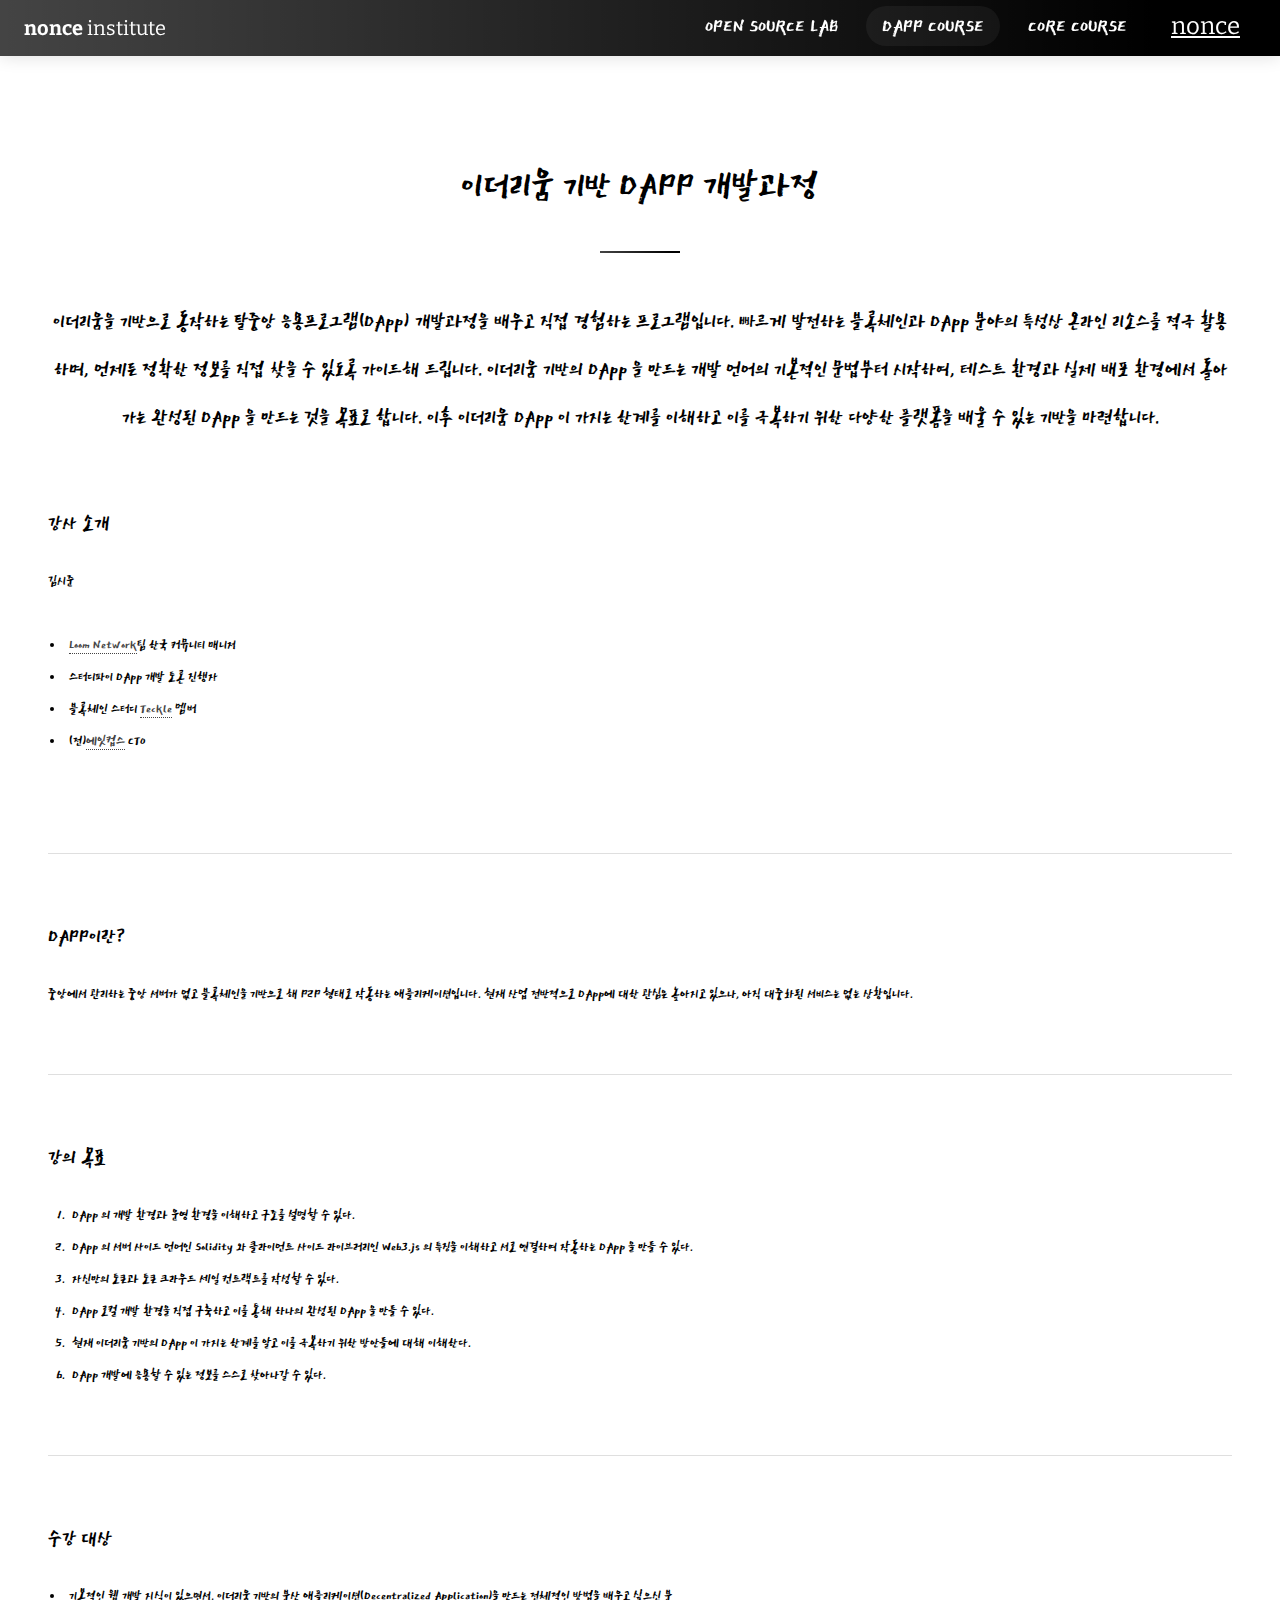
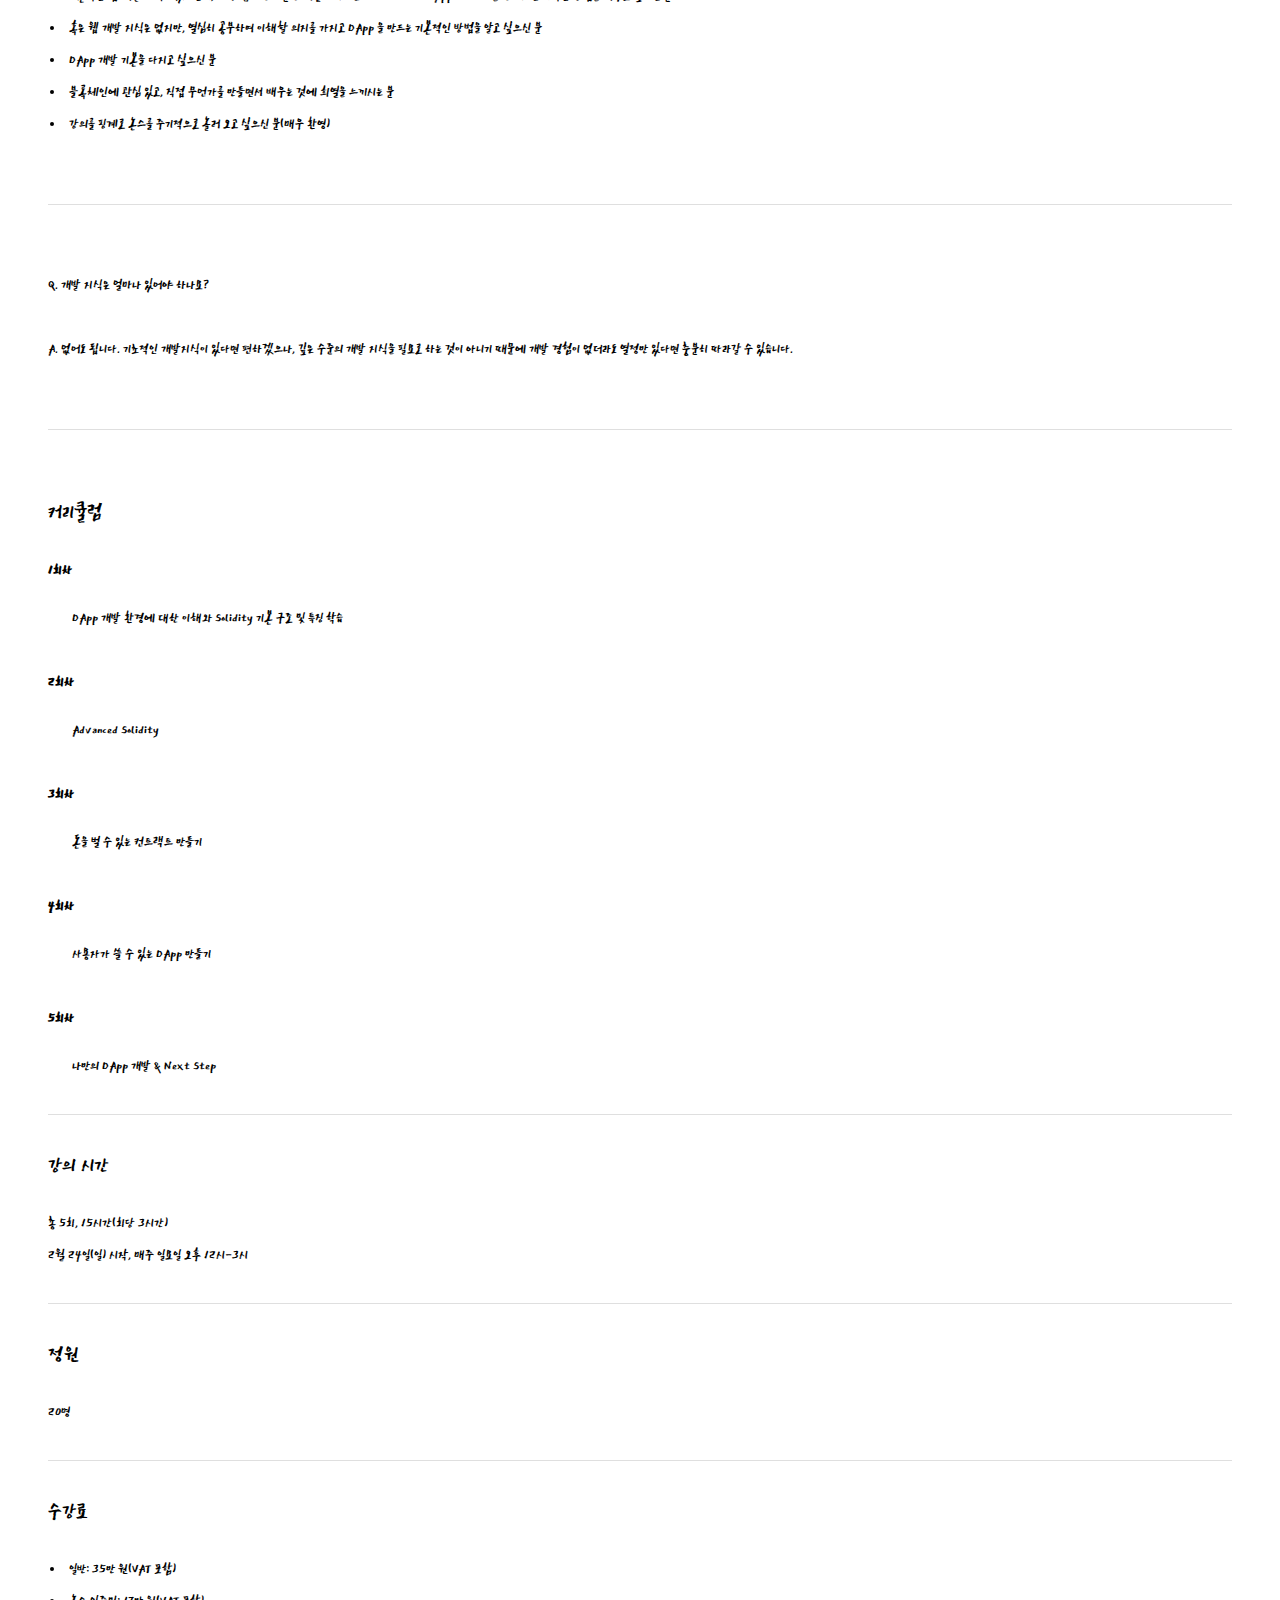
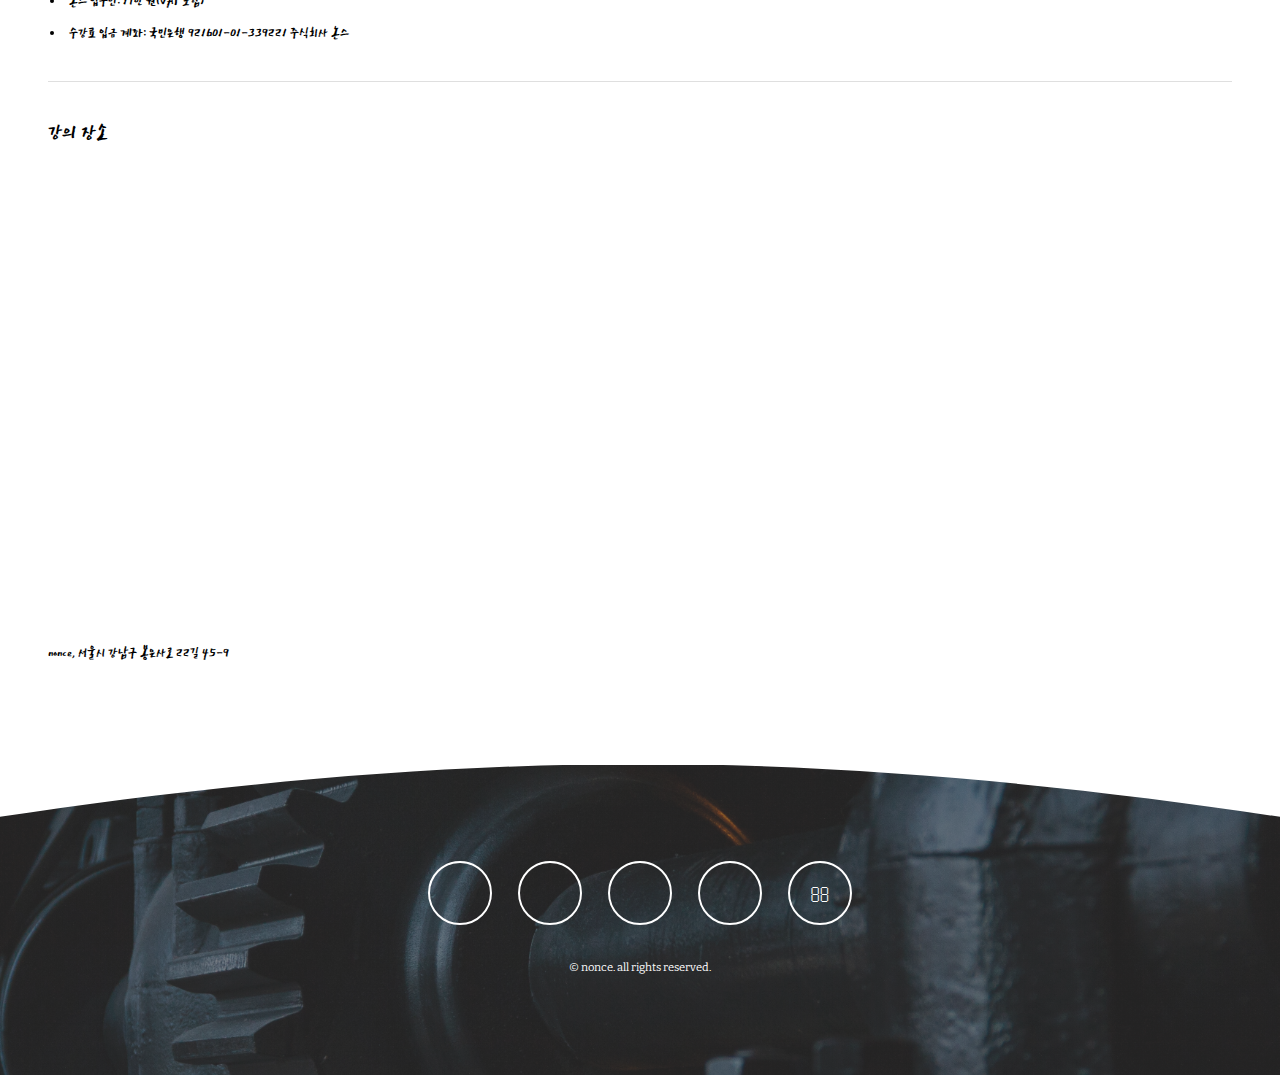
==== courses-ethereum-dapp.html @ eebbd3f4 "Add social media link" ====
<!DOCTYPE html>
<!--
	Hyperbolic by Pixelarity
	pixelarity.com | hello@pixelarity.com
	License: pixelarity.com/license
-->
<html>
  <head>
    <!-- Global site tag (gtag.js) - Google Analytics -->
    <script async src="https://www.googletagmanager.com/gtag/js?id=UA-131361267-2"></script>
    <script>
      window.dataLayer = window.dataLayer || []

      function gtag () {
        dataLayer.push(arguments)
      }

      gtag('js', new Date())
      gtag('config', 'UA-131361267-2')
    </script>
    <title>nonce institute 이더리움 DApp 개발 기초</title>
    <meta charset="utf-8"/>
    <meta name="viewport" content="width=device-width, initial-scale=1, user-scalable=no"/>
    <meta name="description" content="Loom Network팀 김시준님이 강의하는 이더리움 DApp 개발 기초과정"/>
    <meta name="keywords" content="DApp 탈중앙앱 기초 개발 교육 과정 경험"/>
    <meta property="og:image" content="images/nonce-institute.png" />
    <link rel="shortcut icon" href="images/favicon.png"/>
    <link rel="stylesheet" href="assets/css/main.css"/>
  </head>
  <body class="is-preload">
    <!-- Wrapper -->
    <div id="wrapper">
      <!-- Header -->
      <section id="header">
        <!-- Logo -->
        <a href="index.html" class="logo nonce"> <strong>nonce</strong> institute</a>

        <!-- Nav -->
        <nav id="nav">
          <ul>
            <li><a href="index.html">Open Source Lab</a></li>
            <li class="current"><a href="courses-ethereum-dapp.html">DApp Course</a></li>
            <li><a href="#" onclick="alert('준비중입니다')">Core Course</a></li>
            <li>
              <a class="nonce" href="https://nonce.community" target="_blank">
                <u>nonce</u>
              </a>
            </li>
          </ul>
        </nav>
      </section>

      <!-- Section -->
      <section class="wrapper style1 calm">
        <div class="inner">
          <header class="major special">
            <h1>이더리움 기반 DApp 개발과정</h1>
            <p>
              이더리움을 기반으로 동작하는 탈중앙 응용프로그램(DApp) 개발과정을 배우고 직접 경험하는 프로그램입니다.
              빠르게 발전하는 블록체인과 DApp 분야의 특성상 온라인 리소스를 적극 활용하며, 언제든 정확한
              정보를 직접 찾을 수 있도록 가이드해 드립니다.
              이더리움 기반의 DApp 을 만드는 개발 언어의 기본적인 문법부터 시작하여, 테스트 환경과 실제
              배포 환경에서 돌아가는 완성된 DApp 을 만드는 것을 목표로 합니다.
              이후 이더리움 DApp 이 가지는 한계를 이해하고 이를 극복하기 위한 다양한 플랫폼을 배울 수 있는
              기반을 마련합니다.
            </p>
          </header>
          <div style="overflow: hidden">
            <span class="image right"><img src="images/sijun.png" alt=""/></span>
            <h3>강사 소개</h3>
            <p>
              김시준
            </p>
            <ul>
              <li><a href="https://loomx.io/" target="_blank">Loom Network</a>팀 한국 커뮤니티 매니저</li>
              <li>스터디파이 DApp 개발 토론 진행자</li>
              <li>블록체인 스터디 <a href="https://medium.com/@weekly.teckle">Teckle</a> 멤버</li>
              <li>(전)<a href="https://www.8cups.me/ko/">에잇컵스</a> CTO</li>
            </ul>
          </div>

          <hr class="major"/>
          <h3>DApp이란?</h3>
          <p>
            중앙에서 관리하는 중앙 서버가 없고 블록체인을 기반으로 해 P2P 형태로 작동하는 애플리케이션입니다.
            현재 산업 전반적으로 DApp에 대한 관심은 높아지고 있으나, 아직 대중화된 서비스는 없는 상황입니다.
          </p>
          <hr class="major"/>
          <h3>강의 목표</h3>
          <ol>
            <li>DApp 의 개발 환경과 운영 환경을 이해하고 구조를 설명할 수 있다.</li>
            <li>DApp 의 서버 사이드 언어인 Solidity 와 클라이언트 사이드 라이브러리인 Web3.js 의
              특징을 이해하고 서로 연결하여 작동하는 DApp 을 만들 수 있다.
            </li>
            <li>자신만의 토큰과 토큰 크라우드 세일 컨트랙트를 작성할 수 있다.</li>
            <li>DApp 로컬 개발 환경을 직접 구축하고 이를 통해 하나의 완성된 DApp 을 만들 수
              있다.
            </li>
            <li>현재 이더리움 기반의 DApp 이 가지는 한계를 알고 이를 극복하기 위한 방안들에
              대해 이해한다.
            </li>
            <li>DApp 개발에 응용할 수 있는 정보를 스스로 찾아나갈 수 있다.</li>
          </ol>
          <hr class="major"/>
          <h3>수강 대상</h3>
          <ul>
            <li>기본적인 웹 개발 지식이 있으면서, 이더리움 기반의 분산
              애플리케이션(Decentralized Application)을 만드는 전체적인 방법을 배우고 싶으신 분
            </li>
            <li>
              혹은 웹 개발 지식은 없지만, 열심히 공부하여 이해할 의지를 가지고 DApp 을 만드는
              기본적인 방법을 알고 싶으신 분
            </li>
            <li>DApp 개발 기본을 다지고 싶으신 분</li>
            <li>블록체인에 관심 있고, 직접 무언가를 만들면서 배우는 것에 희열을 느끼시는 분</li>
            <li>강의를 핑계로 논스를 주기적으로 놀러 오고 싶으신 분(매우 환영)</li>
          </ul>
          <hr class="major"/>
          <p>
            Q. 개발 지식은 얼마나 있어야 하나요?
          </p>
          <p>
            A. 없어도 됩니다.
            기초적인 개발지식이 있다면 편하겠으나, 깊은 수준의 개발 지식을 필요로 하는 것이 아니기 때문에 개발 경험이 없더라도 열정만 있다면 충분히 따라갈 수 있습니다.
          </p>
          <hr class="major"/>
          <h3>커리큘럼</h3>
          <dl>
            <dt>1회차</dt>
            <dd><p>DApp 개발 환경에 대한 이해와 Solidity 기본 구조 및 특징 학습</p></dd>
            <dt>2회차</dt>
            <dd><p>Advanced Solidity</p></dd>
            <dt>3회차</dt>
            <dd><p>돈을 벌 수 있는 컨트랙트 만들기</p></dd>
            <dt>4회차</dt>
            <dd><p>사용자가 쓸 수 있는 DApp 만들기</p></dd>
            <dt>5회차</dt>
            <dd><p>나만의 DApp 개발 & Next Step</p></dd>
          </dl>
          <hr/>
          <h3>강의 시간</h3>
          <p>
            총 5회, 15시간(회당 3시간)<br/>
            2월 24일(일) 시작, 매주 일요일 오후 12시-3시
          </p>
          <hr/>
          <h3>정원</h3>
          <p> 20명</p>
          <hr/>
          <h3>수강료</h3>
          <ul>
            <li>일반: 35만 원(VAT 포함)</li>
            <li>논스 입주민: 17만 원(VAT 포함)</li>
            <li>수강료 입금 계좌: 국민은행 921601-01-339221 주식회사 논스</li>
          </ul>
          <hr/>
          <h3>강의 장소</h3>
          <iframe src="https://www.google.com/maps/embed?pb=!1m18!1m12!1m3!1d15951.833000290517!2d127.01677935516149!3d37.502668438316036!2m3!1f0!2f0!3f0!3m2!1i1024!2i768!4f13.1!3m3!1m2!1s0x357ca3fd20ba0327%3A0xf98a42db89682d!2z64W87IqkKE5vbmNlKSAx7Zi47KCQ!5e0!3m2!1sko!2skr!4v1548838751418"
                  width="100%"
                  height="450"
                  frameborder="0"
                  style="border:0"
                  allowfullscreen>
          </iframe>
          <p>nonce, 서울시 강남구 봉은사로 22길 45-9</p>
        </div>
      </section>

      <!-- Footer -->
      <section id="footer" class="nonce">
        <ul class="icons">
          <li>
            <a href="https://twitter.com/nonce_community" class="icon alt fa-twitter"><span class="label">Twitter</span></a>
          </li>
          <li>
            <a href="https://www.facebook.com/nonce.community" class="icon alt fa-facebook">
              <span class="label">Facebook</span>
            </a>
          </li>
          <li>
            <a href="https://instagram.com/nonce.community" class="icon alt fa-instagram">
              <span class="label">Instagram</span>
            </a>
          </li>
          <li>
            <a href="https://brunch.co.kr/@nonce/" class="icon alt fa-medium">
              <span class="label">Medium</span>
            </a>
          </li>
          <li>
            <a href="mailto:institute@nonce.community" class="icon alt fa-envelope-o">
              <span class="label">Email</span>
            </a>
          </li>
        </ul>
        <p class="copyright">
          &copy; nonce. All rights reserved.
        </p>
      </section>
    </div>

    <!-- Scripts -->
    <script src="assets/js/jquery.min.js"></script>
    <script src="assets/js/jquery.dropotron.min.js"></script>
    <script src="assets/js/jquery.scrollex.min.js"></script>
    <script src="assets/js/jquery.scrolly.min.js"></script>
    <script src="assets/js/browser.min.js"></script>
    <script src="assets/js/breakpoints.min.js"></script>
    <script src="assets/js/util.js"></script>
    <script src="assets/js/main.js"></script>
  </body>
</html>
---- assets/css/main.css ----
@import url(font-awesome.min.css);
@import url("https://fonts.googleapis.com/css?family=Bitter:400,700|East+Sea+Dokdo");
/*
	Hyperbolic by Pixelarity
	pixelarity.com | hello@pixelarity.com
	License: pixelarity.com/license
*/
html,
body,
div,
span,
applet,
object,
iframe,
h1,
h2,
h3,
h4,
h5,
h6,
p,
blockquote,
pre,
a,
abbr,
acronym,
address,
big,
cite,
code,
del,
dfn,
em,
img,
ins,
kbd,
q,
s,
samp,
small,
strike,
strong,
sub,
sup,
tt,
var,
b,
u,
i,
center,
dl,
dt,
dd,
ol,
ul,
li,
fieldset,
form,
label,
legend,
table,
caption,
tbody,
tfoot,
thead,
tr,
th,
td,
article,
aside,
canvas,
details,
embed,
figure,
figcaption,
footer,
header,
hgroup,
menu,
nav,
output,
ruby,
section,
summary,
time,
mark,
audio,
video {
  margin: 0;
  padding: 0;
  border: 0;
  font-size: 100%;
  font: inherit;
  vertical-align: baseline;
}

article,
aside,
details,
figcaption,
figure,
footer,
header,
hgroup,
menu,
nav,
section {
  display: block;
}

body {
  line-height: 1;
}

ol,
ul {
  list-style: none;
}

blockquote,
q {
  quotes: none;
}
blockquote:before,
blockquote:after,
q:before,
q:after {
  content: "";
  content: none;
}

table {
  border-collapse: collapse;
  border-spacing: 0;
}

body {
  -webkit-text-size-adjust: none;
}

mark {
  background-color: transparent;
  color: inherit;
}

input::-moz-focus-inner {
  border: 0;
  padding: 0;
}

input,
select,
textarea {
  -moz-appearance: none;
  -webkit-appearance: none;
  -ms-appearance: none;
  appearance: none;
}

/* Basic */
@-ms-viewport {
  width: device-width;
}
body {
  -ms-overflow-style: scrollbar;
}

@media screen and (max-width: 480px) {
  html,
  body {
    min-width: 320px;
  }
}
html {
  box-sizing: border-box;
}

*,
*:before,
*:after {
  box-sizing: inherit;
}

body.is-preload *,
body.is-preload *:before,
body.is-preload *:after {
  -moz-animation: none !important;
  -webkit-animation: none !important;
  -ms-animation: none !important;
  animation: none !important;
  -moz-transition: none !important;
  -webkit-transition: none !important;
  -ms-transition: none !important;
  transition: none !important;
}

/* Typography */
html {
  font-size: 14pt;
}
@media screen and (max-width: 1680px) {
  html {
    font-size: 12pt;
  }
}
@media screen and (max-width: 736px) {
  html {
    font-size: 11pt;
  }
}
@media screen and (max-width: 360px) {
  html {
    font-size: 10pt;
  }
}

body {
  background-color: #333333;
  color: #000000;
}

body,
input,
select,
textarea {
  font-family: "East Sea Dokdo", Helvetica, sans-serif;
  font-weight: 400;
  font-size: 1rem;
  line-height: 2;
}

a {
  -moz-transition: color 0.2s ease-in-out, border-bottom-color 0.2s ease-in-out;
  -webkit-transition: color 0.2s ease-in-out,
    border-bottom-color 0.2s ease-in-out;
  -ms-transition: color 0.2s ease-in-out, border-bottom-color 0.2s ease-in-out;
  transition: color 0.2s ease-in-out, border-bottom-color 0.2s ease-in-out;
  border-bottom: dotted 1px;
  text-decoration: none;
}
a:hover {
  border-bottom-color: transparent;
}

strong,
b {
  font-weight: 700;
}

em,
i {
  font-style: italic;
}

p {
  margin: 0 0 2rem 0;
}

h1,
h2,
h3,
h4,
h5,
h6 {
  font-weight: 400;
  line-height: 1.5;
  margin: 0 0 1.5rem 0;
  text-transform: uppercase;
}
h1 a,
h2 a,
h3 a,
h4 a,
h5 a,
h6 a {
  color: inherit;
  text-decoration: none;
}

h1 {
  font-size: 3.25rem;
}

h2 {
  font-size: 2.5rem;
}

h3 {
  font-size: 1.75rem;
}

h4 {
  font-size: 1.25rem;
}

h5 {
  font-size: 0.9rem;
}

h6 {
  font-size: 0.7rem;
}

@media screen and (max-width: 1280px) {
  h1 {
    font-size: 2.75rem;
  }

  h2 {
    font-size: 2rem;
  }

  h3 {
    font-size: 1.5rem;
  }
}
@media screen and (max-width: 736px) {
  h1 {
    font-size: 2.25rem;
  }

  h2 {
    font-size: 1.5rem;
  }

  h3 {
    font-size: 1.25rem;
  }
}
sub {
  font-size: 0.8rem;
  position: relative;
  top: 0.5rem;
}

sup {
  font-size: 0.8rem;
  position: relative;
  top: -0.5rem;
}

blockquote {
  border-left: solid 0.5rem;
  font-style: italic;
  margin: 0 0 2rem 0;
  padding: 1rem 0 1rem 2rem;
}

code {
  border-radius: 6px;
  border: solid 1px;
  font-family: "Courier New", monospace;
  font-size: 0.9rem;
  margin: 0 0.25rem;
  padding: 0.25rem 0.65rem;
}

pre {
  -webkit-overflow-scrolling: touch;
  font-family: "Courier New", monospace;
  font-size: 0.9rem;
  margin: 0 0 2rem 0;
}
pre code {
  display: block;
  line-height: 1.75;
  padding: 1rem 1.5rem;
  overflow-x: auto;
}

hr {
  border: 0;
  border-bottom: solid 1px;
  margin: 2rem 0;
}
hr.major {
  margin: 4rem 0;
}
@media screen and (max-width: 736px) {
  hr.major {
    margin: 3rem 0;
  }
}

header.major h1,
header.major h2,
header.major h3,
header.major h4,
header.major h5,
header.major h6 {
  margin: 0 0 0.875em 0;
  padding-bottom: 0.875em;
}
header.major h1:after,
header.major h2:after,
header.major h3:after,
header.major h4:after,
header.major h5:after,
header.major h6:after {
  position: relative;
  top: 0.75em;
  content: "";
  height: 2px;
  display: block;
  width: 5rem;
}
header.major p {
  font-size: 1.5em;
  margin: 0 0 6rem 0;
}
header.major.alt {
  margin-bottom: -3rem;
}
header.special {
  text-align: center;
}
header.special.major h1:after,
header.special.major h2:after,
header.special.major h3:after,
header.special.major h4:after,
header.special.major h5:after,
header.special.major h6:after {
  margin: 0 auto;
}
@media screen and (max-width: 1280px) {
  header.major p {
    margin: 0 0 4rem 0;
  }
  header.major.alt {
    margin-bottom: -1rem;
  }
}
@media screen and (max-width: 736px) {
  header.major p {
    font-size: 1rem;
    margin: 0 0 3rem 0;
  }
  header.major.alt {
    margin-bottom: -1rem;
  }
}
@media screen and (max-width: 480px) {
  header.major p br {
    display: none;
  }
}

.nonce {
  font-size: 70%;
  font-family: "Bitter", serif;
  text-transform: lowercase !important;
}

.emphasize {
  font-size: 150%;
}

.super-emphasize {
  font-size: 200%;
}

input,
select,
textarea {
  color: #000000;
}

a {
  color: #444444;
}

strong,
b {
  color: #000000;
}

h1,
h2,
h3,
h4,
h5,
h6 {
  color: #000000;
}

blockquote {
  border-left-color: rgba(0, 0, 0, 0.125);
}

code {
  background: rgba(0, 0, 0, 0.05);
  border-color: rgba(0, 0, 0, 0.125);
}

hr {
  border-bottom-color: rgba(0, 0, 0, 0.125);
}

header.major h1:after,
header.major h2:after,
header.major h3:after,
header.major h4:after,
header.major h5:after,
header.major h6:after {
  background-color: #444444;
  background-image: url("../../images/overlay.png"),
    linear-gradient(90deg, rgba(68, 68, 68, 0), #000000 90%);
  background-size: auto, auto;
  background-repeat: repeat, no-repeat;
}

/* Row */
.row {
  display: flex;
  flex-wrap: wrap;
  box-sizing: border-box;
  align-items: stretch;
}
.row > * {
  box-sizing: border-box;
}
.row.gtr-uniform > * > :last-child {
  margin-bottom: 0;
}
.row.aln-left {
  justify-content: flex-start;
}
.row.aln-center {
  justify-content: center;
}
.row.aln-right {
  justify-content: flex-end;
}
.row.aln-top {
  align-items: flex-start;
}
.row.aln-middle {
  align-items: center;
}
.row.aln-bottom {
  align-items: flex-end;
}
.row > .imp {
  order: -1;
}
.row > .col-1 {
  width: 8.3333333333%;
}
.row > .off-1 {
  margin-left: 8.3333333333%;
}
.row > .col-2 {
  width: 16.6666666667%;
}
.row > .off-2 {
  margin-left: 16.6666666667%;
}
.row > .col-3 {
  width: 25%;
}
.row > .off-3 {
  margin-left: 25%;
}
.row > .col-4 {
  width: 33.3333333333%;
}
.row > .off-4 {
  margin-left: 33.3333333333%;
}
.row > .col-5 {
  width: 41.6666666667%;
}
.row > .off-5 {
  margin-left: 41.6666666667%;
}
.row > .col-6 {
  width: 50%;
}
.row > .off-6 {
  margin-left: 50%;
}
.row > .col-7 {
  width: 58.3333333333%;
}
.row > .off-7 {
  margin-left: 58.3333333333%;
}
.row > .col-8 {
  width: 66.6666666667%;
}
.row > .off-8 {
  margin-left: 66.6666666667%;
}
.row > .col-9 {
  width: 75%;
}
.row > .off-9 {
  margin-left: 75%;
}
.row > .col-10 {
  width: 83.3333333333%;
}
.row > .off-10 {
  margin-left: 83.3333333333%;
}
.row > .col-11 {
  width: 91.6666666667%;
}
.row > .off-11 {
  margin-left: 91.6666666667%;
}
.row > .col-12 {
  width: 100%;
}
.row > .off-12 {
  margin-left: 100%;
}
.row.gtr-0 {
  margin-top: 0;
  margin-left: 0rem;
}
.row.gtr-0 > * {
  padding: 0 0 0 0rem;
}
.row.gtr-0.gtr-uniform {
  margin-top: 0rem;
}
.row.gtr-0.gtr-uniform > * {
  padding-top: 0rem;
}
.row.gtr-25 {
  margin-top: 0;
  margin-left: -0.5rem;
}
.row.gtr-25 > * {
  padding: 0 0 0 0.5rem;
}
.row.gtr-25.gtr-uniform {
  margin-top: -0.5rem;
}
.row.gtr-25.gtr-uniform > * {
  padding-top: 0.5rem;
}
.row.gtr-50 {
  margin-top: 0;
  margin-left: -1rem;
}
.row.gtr-50 > * {
  padding: 0 0 0 1rem;
}
.row.gtr-50.gtr-uniform {
  margin-top: -1rem;
}
.row.gtr-50.gtr-uniform > * {
  padding-top: 1rem;
}
.row {
  margin-top: 0;
  margin-left: -2rem;
}
.row > * {
  padding: 0 0 0 2rem;
}
.row.gtr-uniform {
  margin-top: -2rem;
}
.row.gtr-uniform > * {
  padding-top: 2rem;
}
.row.gtr-150 {
  margin-top: 0;
  margin-left: -3rem;
}
.row.gtr-150 > * {
  padding: 0 0 0 3rem;
}
.row.gtr-150.gtr-uniform {
  margin-top: -3rem;
}
.row.gtr-150.gtr-uniform > * {
  padding-top: 3rem;
}
.row.gtr-200 {
  margin-top: 0;
  margin-left: -4rem;
}
.row.gtr-200 > * {
  padding: 0 0 0 4rem;
}
.row.gtr-200.gtr-uniform {
  margin-top: -4rem;
}
.row.gtr-200.gtr-uniform > * {
  padding-top: 4rem;
}
@media screen and (max-width: 1680px) {
  .row {
    display: flex;
    flex-wrap: wrap;
    box-sizing: border-box;
    align-items: stretch;
  }
  .row > * {
    box-sizing: border-box;
  }
  .row.gtr-uniform > * > :last-child {
    margin-bottom: 0;
  }
  .row.aln-left {
    justify-content: flex-start;
  }
  .row.aln-center {
    justify-content: center;
  }
  .row.aln-right {
    justify-content: flex-end;
  }
  .row.aln-top {
    align-items: flex-start;
  }
  .row.aln-middle {
    align-items: center;
  }
  .row.aln-bottom {
    align-items: flex-end;
  }
  .row > .imp-xlarge {
    order: -1;
  }
  .row > .col-1-xlarge {
    width: 8.3333333333%;
  }
  .row > .off-1-xlarge {
    margin-left: 8.3333333333%;
  }
  .row > .col-2-xlarge {
    width: 16.6666666667%;
  }
  .row > .off-2-xlarge {
    margin-left: 16.6666666667%;
  }
  .row > .col-3-xlarge {
    width: 25%;
  }
  .row > .off-3-xlarge {
    margin-left: 25%;
  }
  .row > .col-4-xlarge {
    width: 33.3333333333%;
  }
  .row > .off-4-xlarge {
    margin-left: 33.3333333333%;
  }
  .row > .col-5-xlarge {
    width: 41.6666666667%;
  }
  .row > .off-5-xlarge {
    margin-left: 41.6666666667%;
  }
  .row > .col-6-xlarge {
    width: 50%;
  }
  .row > .off-6-xlarge {
    margin-left: 50%;
  }
  .row > .col-7-xlarge {
    width: 58.3333333333%;
  }
  .row > .off-7-xlarge {
    margin-left: 58.3333333333%;
  }
  .row > .col-8-xlarge {
    width: 66.6666666667%;
  }
  .row > .off-8-xlarge {
    margin-left: 66.6666666667%;
  }
  .row > .col-9-xlarge {
    width: 75%;
  }
  .row > .off-9-xlarge {
    margin-left: 75%;
  }
  .row > .col-10-xlarge {
    width: 83.3333333333%;
  }
  .row > .off-10-xlarge {
    margin-left: 83.3333333333%;
  }
  .row > .col-11-xlarge {
    width: 91.6666666667%;
  }
  .row > .off-11-xlarge {
    margin-left: 91.6666666667%;
  }
  .row > .col-12-xlarge {
    width: 100%;
  }
  .row > .off-12-xlarge {
    margin-left: 100%;
  }
  .row.gtr-0 {
    margin-top: 0;
    margin-left: 0rem;
  }
  .row.gtr-0 > * {
    padding: 0 0 0 0rem;
  }
  .row.gtr-0.gtr-uniform {
    margin-top: 0rem;
  }
  .row.gtr-0.gtr-uniform > * {
    padding-top: 0rem;
  }
  .row.gtr-25 {
    margin-top: 0;
    margin-left: -0.5rem;
  }
  .row.gtr-25 > * {
    padding: 0 0 0 0.5rem;
  }
  .row.gtr-25.gtr-uniform {
    margin-top: -0.5rem;
  }
  .row.gtr-25.gtr-uniform > * {
    padding-top: 0.5rem;
  }
  .row.gtr-50 {
    margin-top: 0;
    margin-left: -1rem;
  }
  .row.gtr-50 > * {
    padding: 0 0 0 1rem;
  }
  .row.gtr-50.gtr-uniform {
    margin-top: -1rem;
  }
  .row.gtr-50.gtr-uniform > * {
    padding-top: 1rem;
  }
  .row {
    margin-top: 0;
    margin-left: -2rem;
  }
  .row > * {
    padding: 0 0 0 2rem;
  }
  .row.gtr-uniform {
    margin-top: -2rem;
  }
  .row.gtr-uniform > * {
    padding-top: 2rem;
  }
  .row.gtr-150 {
    margin-top: 0;
    margin-left: -3rem;
  }
  .row.gtr-150 > * {
    padding: 0 0 0 3rem;
  }
  .row.gtr-150.gtr-uniform {
    margin-top: -3rem;
  }
  .row.gtr-150.gtr-uniform > * {
    padding-top: 3rem;
  }
  .row.gtr-200 {
    margin-top: 0;
    margin-left: -4rem;
  }
  .row.gtr-200 > * {
    padding: 0 0 0 4rem;
  }
  .row.gtr-200.gtr-uniform {
    margin-top: -4rem;
  }
  .row.gtr-200.gtr-uniform > * {
    padding-top: 4rem;
  }
}
@media screen and (max-width: 1280px) {
  .row {
    display: flex;
    flex-wrap: wrap;
    box-sizing: border-box;
    align-items: stretch;
  }
  .row > * {
    box-sizing: border-box;
  }
  .row.gtr-uniform > * > :last-child {
    margin-bottom: 0;
  }
  .row.aln-left {
    justify-content: flex-start;
  }
  .row.aln-center {
    justify-content: center;
  }
  .row.aln-right {
    justify-content: flex-end;
  }
  .row.aln-top {
    align-items: flex-start;
  }
  .row.aln-middle {
    align-items: center;
  }
  .row.aln-bottom {
    align-items: flex-end;
  }
  .row > .imp-large {
    order: -1;
  }
  .row > .col-1-large {
    width: 8.3333333333%;
  }
  .row > .off-1-large {
    margin-left: 8.3333333333%;
  }
  .row > .col-2-large {
    width: 16.6666666667%;
  }
  .row > .off-2-large {
    margin-left: 16.6666666667%;
  }
  .row > .col-3-large {
    width: 25%;
  }
  .row > .off-3-large {
    margin-left: 25%;
  }
  .row > .col-4-large {
    width: 33.3333333333%;
  }
  .row > .off-4-large {
    margin-left: 33.3333333333%;
  }
  .row > .col-5-large {
    width: 41.6666666667%;
  }
  .row > .off-5-large {
    margin-left: 41.6666666667%;
  }
  .row > .col-6-large {
    width: 50%;
  }
  .row > .off-6-large {
    margin-left: 50%;
  }
  .row > .col-7-large {
    width: 58.3333333333%;
  }
  .row > .off-7-large {
    margin-left: 58.3333333333%;
  }
  .row > .col-8-large {
    width: 66.6666666667%;
  }
  .row > .off-8-large {
    margin-left: 66.6666666667%;
  }
  .row > .col-9-large {
    width: 75%;
  }
  .row > .off-9-large {
    margin-left: 75%;
  }
  .row > .col-10-large {
    width: 83.3333333333%;
  }
  .row > .off-10-large {
    margin-left: 83.3333333333%;
  }
  .row > .col-11-large {
    width: 91.6666666667%;
  }
  .row > .off-11-large {
    margin-left: 91.6666666667%;
  }
  .row > .col-12-large {
    width: 100%;
  }
  .row > .off-12-large {
    margin-left: 100%;
  }
  .row.gtr-0 {
    margin-top: 0;
    margin-left: 0rem;
  }
  .row.gtr-0 > * {
    padding: 0 0 0 0rem;
  }
  .row.gtr-0.gtr-uniform {
    margin-top: 0rem;
  }
  .row.gtr-0.gtr-uniform > * {
    padding-top: 0rem;
  }
  .row.gtr-25 {
    margin-top: 0;
    margin-left: -0.375rem;
  }
  .row.gtr-25 > * {
    padding: 0 0 0 0.375rem;
  }
  .row.gtr-25.gtr-uniform {
    margin-top: -0.375rem;
  }
  .row.gtr-25.gtr-uniform > * {
    padding-top: 0.375rem;
  }
  .row.gtr-50 {
    margin-top: 0;
    margin-left: -0.75rem;
  }
  .row.gtr-50 > * {
    padding: 0 0 0 0.75rem;
  }
  .row.gtr-50.gtr-uniform {
    margin-top: -0.75rem;
  }
  .row.gtr-50.gtr-uniform > * {
    padding-top: 0.75rem;
  }
  .row {
    margin-top: 0;
    margin-left: -1.5rem;
  }
  .row > * {
    padding: 0 0 0 1.5rem;
  }
  .row.gtr-uniform {
    margin-top: -1.5rem;
  }
  .row.gtr-uniform > * {
    padding-top: 1.5rem;
  }
  .row.gtr-150 {
    margin-top: 0;
    margin-left: -2.25rem;
  }
  .row.gtr-150 > * {
    padding: 0 0 0 2.25rem;
  }
  .row.gtr-150.gtr-uniform {
    margin-top: -2.25rem;
  }
  .row.gtr-150.gtr-uniform > * {
    padding-top: 2.25rem;
  }
  .row.gtr-200 {
    margin-top: 0;
    margin-left: -3rem;
  }
  .row.gtr-200 > * {
    padding: 0 0 0 3rem;
  }
  .row.gtr-200.gtr-uniform {
    margin-top: -3rem;
  }
  .row.gtr-200.gtr-uniform > * {
    padding-top: 3rem;
  }
}
@media screen and (max-width: 980px) {
  .row {
    display: flex;
    flex-wrap: wrap;
    box-sizing: border-box;
    align-items: stretch;
  }
  .row > * {
    box-sizing: border-box;
  }
  .row.gtr-uniform > * > :last-child {
    margin-bottom: 0;
  }
  .row.aln-left {
    justify-content: flex-start;
  }
  .row.aln-center {
    justify-content: center;
  }
  .row.aln-right {
    justify-content: flex-end;
  }
  .row.aln-top {
    align-items: flex-start;
  }
  .row.aln-middle {
    align-items: center;
  }
  .row.aln-bottom {
    align-items: flex-end;
  }
  .row > .imp-medium {
    order: -1;
  }
  .row > .col-1-medium {
    width: 8.3333333333%;
  }
  .row > .off-1-medium {
    margin-left: 8.3333333333%;
  }
  .row > .col-2-medium {
    width: 16.6666666667%;
  }
  .row > .off-2-medium {
    margin-left: 16.6666666667%;
  }
  .row > .col-3-medium {
    width: 25%;
  }
  .row > .off-3-medium {
    margin-left: 25%;
  }
  .row > .col-4-medium {
    width: 33.3333333333%;
  }
  .row > .off-4-medium {
    margin-left: 33.3333333333%;
  }
  .row > .col-5-medium {
    width: 41.6666666667%;
  }
  .row > .off-5-medium {
    margin-left: 41.6666666667%;
  }
  .row > .col-6-medium {
    width: 50%;
  }
  .row > .off-6-medium {
    margin-left: 50%;
  }
  .row > .col-7-medium {
    width: 58.3333333333%;
  }
  .row > .off-7-medium {
    margin-left: 58.3333333333%;
  }
  .row > .col-8-medium {
    width: 66.6666666667%;
  }
  .row > .off-8-medium {
    margin-left: 66.6666666667%;
  }
  .row > .col-9-medium {
    width: 75%;
  }
  .row > .off-9-medium {
    margin-left: 75%;
  }
  .row > .col-10-medium {
    width: 83.3333333333%;
  }
  .row > .off-10-medium {
    margin-left: 83.3333333333%;
  }
  .row > .col-11-medium {
    width: 91.6666666667%;
  }
  .row > .off-11-medium {
    margin-left: 91.6666666667%;
  }
  .row > .col-12-medium {
    width: 100%;
  }
  .row > .off-12-medium {
    margin-left: 100%;
  }
  .row.gtr-0 {
    margin-top: 0;
    margin-left: 0rem;
  }
  .row.gtr-0 > * {
    padding: 0 0 0 0rem;
  }
  .row.gtr-0.gtr-uniform {
    margin-top: 0rem;
  }
  .row.gtr-0.gtr-uniform > * {
    padding-top: 0rem;
  }
  .row.gtr-25 {
    margin-top: 0;
    margin-left: -0.375rem;
  }
  .row.gtr-25 > * {
    padding: 0 0 0 0.375rem;
  }
  .row.gtr-25.gtr-uniform {
    margin-top: -0.375rem;
  }
  .row.gtr-25.gtr-uniform > * {
    padding-top: 0.375rem;
  }
  .row.gtr-50 {
    margin-top: 0;
    margin-left: -0.75rem;
  }
  .row.gtr-50 > * {
    padding: 0 0 0 0.75rem;
  }
  .row.gtr-50.gtr-uniform {
    margin-top: -0.75rem;
  }
  .row.gtr-50.gtr-uniform > * {
    padding-top: 0.75rem;
  }
  .row {
    margin-top: 0;
    margin-left: -1.5rem;
  }
  .row > * {
    padding: 0 0 0 1.5rem;
  }
  .row.gtr-uniform {
    margin-top: -1.5rem;
  }
  .row.gtr-uniform > * {
    padding-top: 1.5rem;
  }
  .row.gtr-150 {
    margin-top: 0;
    margin-left: -2.25rem;
  }
  .row.gtr-150 > * {
    padding: 0 0 0 2.25rem;
  }
  .row.gtr-150.gtr-uniform {
    margin-top: -2.25rem;
  }
  .row.gtr-150.gtr-uniform > * {
    padding-top: 2.25rem;
  }
  .row.gtr-200 {
    margin-top: 0;
    margin-left: -3rem;
  }
  .row.gtr-200 > * {
    padding: 0 0 0 3rem;
  }
  .row.gtr-200.gtr-uniform {
    margin-top: -3rem;
  }
  .row.gtr-200.gtr-uniform > * {
    padding-top: 3rem;
  }
}
@media screen and (max-width: 736px) {
  .row {
    display: flex;
    flex-wrap: wrap;
    box-sizing: border-box;
    align-items: stretch;
  }
  .row > * {
    box-sizing: border-box;
  }
  .row.gtr-uniform > * > :last-child {
    margin-bottom: 0;
  }
  .row.aln-left {
    justify-content: flex-start;
  }
  .row.aln-center {
    justify-content: center;
  }
  .row.aln-right {
    justify-content: flex-end;
  }
  .row.aln-top {
    align-items: flex-start;
  }
  .row.aln-middle {
    align-items: center;
  }
  .row.aln-bottom {
    align-items: flex-end;
  }
  .row > .imp-small {
    order: -1;
  }
  .row > .col-1-small {
    width: 8.3333333333%;
  }
  .row > .off-1-small {
    margin-left: 8.3333333333%;
  }
  .row > .col-2-small {
    width: 16.6666666667%;
  }
  .row > .off-2-small {
    margin-left: 16.6666666667%;
  }
  .row > .col-3-small {
    width: 25%;
  }
  .row > .off-3-small {
    margin-left: 25%;
  }
  .row > .col-4-small {
    width: 33.3333333333%;
  }
  .row > .off-4-small {
    margin-left: 33.3333333333%;
  }
  .row > .col-5-small {
    width: 41.6666666667%;
  }
  .row > .off-5-small {
    margin-left: 41.6666666667%;
  }
  .row > .col-6-small {
    width: 50%;
  }
  .row > .off-6-small {
    margin-left: 50%;
  }
  .row > .col-7-small {
    width: 58.3333333333%;
  }
  .row > .off-7-small {
    margin-left: 58.3333333333%;
  }
  .row > .col-8-small {
    width: 66.6666666667%;
  }
  .row > .off-8-small {
    margin-left: 66.6666666667%;
  }
  .row > .col-9-small {
    width: 75%;
  }
  .row > .off-9-small {
    margin-left: 75%;
  }
  .row > .col-10-small {
    width: 83.3333333333%;
  }
  .row > .off-10-small {
    margin-left: 83.3333333333%;
  }
  .row > .col-11-small {
    width: 91.6666666667%;
  }
  .row > .off-11-small {
    margin-left: 91.6666666667%;
  }
  .row > .col-12-small {
    width: 100%;
  }
  .row > .off-12-small {
    margin-left: 100%;
  }
  .row.gtr-0 {
    margin-top: 0;
    margin-left: 0rem;
  }
  .row.gtr-0 > * {
    padding: 0 0 0 0rem;
  }
  .row.gtr-0.gtr-uniform {
    margin-top: 0rem;
  }
  .row.gtr-0.gtr-uniform > * {
    padding-top: 0rem;
  }
  .row.gtr-25 {
    margin-top: 0;
    margin-left: -0.3125rem;
  }
  .row.gtr-25 > * {
    padding: 0 0 0 0.3125rem;
  }
  .row.gtr-25.gtr-uniform {
    margin-top: -0.3125rem;
  }
  .row.gtr-25.gtr-uniform > * {
    padding-top: 0.3125rem;
  }
  .row.gtr-50 {
    margin-top: 0;
    margin-left: -0.625rem;
  }
  .row.gtr-50 > * {
    padding: 0 0 0 0.625rem;
  }
  .row.gtr-50.gtr-uniform {
    margin-top: -0.625rem;
  }
  .row.gtr-50.gtr-uniform > * {
    padding-top: 0.625rem;
  }
  .row {
    margin-top: 0;
    margin-left: -1.25rem;
  }
  .row > * {
    padding: 0 0 0 1.25rem;
  }
  .row.gtr-uniform {
    margin-top: -1.25rem;
  }
  .row.gtr-uniform > * {
    padding-top: 1.25rem;
  }
  .row.gtr-150 {
    margin-top: 0;
    margin-left: -1.875rem;
  }
  .row.gtr-150 > * {
    padding: 0 0 0 1.875rem;
  }
  .row.gtr-150.gtr-uniform {
    margin-top: -1.875rem;
  }
  .row.gtr-150.gtr-uniform > * {
    padding-top: 1.875rem;
  }
  .row.gtr-200 {
    margin-top: 0;
    margin-left: -2.5rem;
  }
  .row.gtr-200 > * {
    padding: 0 0 0 2.5rem;
  }
  .row.gtr-200.gtr-uniform {
    margin-top: -2.5rem;
  }
  .row.gtr-200.gtr-uniform > * {
    padding-top: 2.5rem;
  }
}
@media screen and (max-width: 480px) {
  .row {
    display: flex;
    flex-wrap: wrap;
    box-sizing: border-box;
    align-items: stretch;
  }
  .row > * {
    box-sizing: border-box;
  }
  .row.gtr-uniform > * > :last-child {
    margin-bottom: 0;
  }
  .row.aln-left {
    justify-content: flex-start;
  }
  .row.aln-center {
    justify-content: center;
  }
  .row.aln-right {
    justify-content: flex-end;
  }
  .row.aln-top {
    align-items: flex-start;
  }
  .row.aln-middle {
    align-items: center;
  }
  .row.aln-bottom {
    align-items: flex-end;
  }
  .row > .imp-xsmall {
    order: -1;
  }
  .row > .col-1-xsmall {
    width: 8.3333333333%;
  }
  .row > .off-1-xsmall {
    margin-left: 8.3333333333%;
  }
  .row > .col-2-xsmall {
    width: 16.6666666667%;
  }
  .row > .off-2-xsmall {
    margin-left: 16.6666666667%;
  }
  .row > .col-3-xsmall {
    width: 25%;
  }
  .row > .off-3-xsmall {
    margin-left: 25%;
  }
  .row > .col-4-xsmall {
    width: 33.3333333333%;
  }
  .row > .off-4-xsmall {
    margin-left: 33.3333333333%;
  }
  .row > .col-5-xsmall {
    width: 41.6666666667%;
  }
  .row > .off-5-xsmall {
    margin-left: 41.6666666667%;
  }
  .row > .col-6-xsmall {
    width: 50%;
  }
  .row > .off-6-xsmall {
    margin-left: 50%;
  }
  .row > .col-7-xsmall {
    width: 58.3333333333%;
  }
  .row > .off-7-xsmall {
    margin-left: 58.3333333333%;
  }
  .row > .col-8-xsmall {
    width: 66.6666666667%;
  }
  .row > .off-8-xsmall {
    margin-left: 66.6666666667%;
  }
  .row > .col-9-xsmall {
    width: 75%;
  }
  .row > .off-9-xsmall {
    margin-left: 75%;
  }
  .row > .col-10-xsmall {
    width: 83.3333333333%;
  }
  .row > .off-10-xsmall {
    margin-left: 83.3333333333%;
  }
  .row > .col-11-xsmall {
    width: 91.6666666667%;
  }
  .row > .off-11-xsmall {
    margin-left: 91.6666666667%;
  }
  .row > .col-12-xsmall {
    width: 100%;
  }
  .row > .off-12-xsmall {
    margin-left: 100%;
  }
  .row.gtr-0 {
    margin-top: 0;
    margin-left: 0rem;
  }
  .row.gtr-0 > * {
    padding: 0 0 0 0rem;
  }
  .row.gtr-0.gtr-uniform {
    margin-top: 0rem;
  }
  .row.gtr-0.gtr-uniform > * {
    padding-top: 0rem;
  }
  .row.gtr-25 {
    margin-top: 0;
    margin-left: -0.3125rem;
  }
  .row.gtr-25 > * {
    padding: 0 0 0 0.3125rem;
  }
  .row.gtr-25.gtr-uniform {
    margin-top: -0.3125rem;
  }
  .row.gtr-25.gtr-uniform > * {
    padding-top: 0.3125rem;
  }
  .row.gtr-50 {
    margin-top: 0;
    margin-left: -0.625rem;
  }
  .row.gtr-50 > * {
    padding: 0 0 0 0.625rem;
  }
  .row.gtr-50.gtr-uniform {
    margin-top: -0.625rem;
  }
  .row.gtr-50.gtr-uniform > * {
    padding-top: 0.625rem;
  }
  .row {
    margin-top: 0;
    margin-left: -1.25rem;
  }
  .row > * {
    padding: 0 0 0 1.25rem;
  }
  .row.gtr-uniform {
    margin-top: -1.25rem;
  }
  .row.gtr-uniform > * {
    padding-top: 1.25rem;
  }
  .row.gtr-150 {
    margin-top: 0;
    margin-left: -1.875rem;
  }
  .row.gtr-150 > * {
    padding: 0 0 0 1.875rem;
  }
  .row.gtr-150.gtr-uniform {
    margin-top: -1.875rem;
  }
  .row.gtr-150.gtr-uniform > * {
    padding-top: 1.875rem;
  }
  .row.gtr-200 {
    margin-top: 0;
    margin-left: -2.5rem;
  }
  .row.gtr-200 > * {
    padding: 0 0 0 2.5rem;
  }
  .row.gtr-200.gtr-uniform {
    margin-top: -2.5rem;
  }
  .row.gtr-200.gtr-uniform > * {
    padding-top: 2.5rem;
  }
}

/* Box */
.box {
  border: solid 1px;
  border-radius: 6px;
  margin-bottom: 2rem;
  padding: 1.5rem;
}
.box > :last-child {
  margin-bottom: 0;
}
.box.alt {
  border: 0;
  border-radius: 0;
  padding: 0;
}

.box {
  border-color: rgba(0, 0, 0, 0.125);
}

/* Button */
input[type="submit"],
input[type="reset"],
input[type="button"],
button,
.button {
  -moz-appearance: none;
  -webkit-appearance: none;
  -ms-appearance: none;
  appearance: none;
  -moz-transition: background-color 0.2s ease-in-out,
    box-shadow 0.2s ease-in-out, color 0.2s ease-in-out,
    -moz-transform 0.1s ease-in-out;
  -webkit-transition: background-color 0.2s ease-in-out,
    box-shadow 0.2s ease-in-out, color 0.2s ease-in-out,
    -webkit-transform 0.1s ease-in-out;
  -ms-transition: background-color 0.2s ease-in-out, box-shadow 0.2s ease-in-out,
    color 0.2s ease-in-out, -ms-transform 0.1s ease-in-out;
  transition: background-color 0.2s ease-in-out, box-shadow 0.2s ease-in-out,
    color 0.2s ease-in-out, transform 0.1s ease-in-out;
  border: 0;
  border-radius: 6px;
  cursor: pointer;
  display: inline-block;
  font-weight: 700;
  height: 3.5rem;
  line-height: 3.5rem;
  padding: 0 2rem;
  text-align: center;
  text-decoration: none;
  white-space: nowrap;
  text-transform: uppercase;
  font-size: 1.5rem;
  border-radius: 3.5rem;
}
input[type="submit"].small,
input[type="reset"].small,
input[type="button"].small,
button.small,
.button.small {
  font-size: 0.8rem;
  height: 2.625rem;
  line-height: 2.625rem;
  padding: 0 1.75rem;
}
input[type="submit"].large,
input[type="reset"].large,
input[type="button"].large,
button.large,
.button.large {
  font-size: 1.25rem;
  height: 4.375rem;
  line-height: 4.375rem;
  padding: 0 3rem;
}
input[type="submit"].wide,
input[type="reset"].wide,
input[type="button"].wide,
button.wide,
.button.wide {
  min-width: 13rem;
}
input[type="submit"].icon:before,
input[type="reset"].icon:before,
input[type="button"].icon:before,
button.icon:before,
.button.icon:before {
  margin-right: 0.5rem;
}
input[type="submit"].fit,
input[type="reset"].fit,
input[type="button"].fit,
button.fit,
.button.fit {
  width: 100%;
}
input[type="submit"].disabled,
input[type="submit"]:disabled,
input[type="reset"].disabled,
input[type="reset"]:disabled,
input[type="button"].disabled,
input[type="button"]:disabled,
button.disabled,
button:disabled,
.button.disabled,
.button:disabled {
  pointer-events: none;
  opacity: 0.25;
}

input[type="submit"],
input[type="reset"],
input[type="button"],
button,
.button {
  background-color: transparent;
  box-shadow: inset 0 0 0 1px #000000;
  color: #000000 !important;
}
input[type="submit"]:hover,
input[type="reset"]:hover,
input[type="button"]:hover,
button:hover,
.button:hover {
  box-shadow: inset 0 0 0 1px #444444;
  color: #444444 !important;
}
input[type="submit"]:hover:active,
input[type="reset"]:hover:active,
input[type="button"]:hover:active,
button:hover:active,
.button:hover:active {
  background-color: rgba(68, 68, 68, 0.25);
}
input[type="submit"].primary,
input[type="reset"].primary,
input[type="button"].primary,
button.primary,
.button.primary {
  background-color: #444444;
  background-image: url("../../images/overlay.png"),
    linear-gradient(45deg, rgba(68, 68, 68, 0), #000000 80%);
  background-size: auto, auto;
  background-repeat: repeat, no-repeat;
  box-shadow: 0 0.5rem 1.75rem 0 rgba(0, 0, 0, 0.25);
  color: #ffffff !important;
}
input[type="submit"].primary:hover,
input[type="reset"].primary:hover,
input[type="button"].primary:hover,
button.primary:hover,
.button.primary:hover {
  background-color: #585858;
}
input[type="submit"].primary:hover:active,
input[type="reset"].primary:hover:active,
input[type="button"].primary:hover:active,
button.primary:hover:active,
.button.primary:hover:active {
  background-color: #303030;
}

/* Form */
form {
  margin: 0 0 2rem 0;
}

input[type="text"],
input[type="password"],
input[type="email"],
input[type="tel"],
input[type="search"],
input[type="url"],
select,
textarea {
  -moz-appearance: none;
  -webkit-appearance: none;
  -ms-appearance: none;
  appearance: none;
  background-color: transparent;
  border-radius: 6px;
  border: none;
  border: solid 1px;
  color: inherit;
  display: block;
  outline: 0;
  padding: 0 1.25rem;
  text-decoration: none;
  width: 100%;
}
input[type="text"]:invalid,
input[type="password"]:invalid,
input[type="email"]:invalid,
input[type="tel"]:invalid,
input[type="search"]:invalid,
input[type="url"]:invalid,
select:invalid,
textarea:invalid {
  box-shadow: none;
}

label {
  display: block;
  font-size: 1rem;
  font-weight: 700;
  margin: 0 0 1rem 0;
}

input[type="text"],
input[type="password"],
input[type="email"],
input[type="tel"],
input[type="search"],
input[type="url"] {
  height: 3.5rem;
}

select {
  background-size: 1.25rem;
  background-repeat: no-repeat;
  background-position: calc(100% - 1rem) center;
  height: 3.5rem;
  padding-right: 3.5rem;
  text-overflow: ellipsis;
}
select:focus::-ms-value {
  background-color: transparent;
}
select::-ms-expand {
  display: none;
}

textarea {
  padding: 0.75rem 1rem;
}

input[type="checkbox"],
input[type="radio"] {
  -moz-appearance: none;
  -webkit-appearance: none;
  -ms-appearance: none;
  appearance: none;
  display: block;
  float: left;
  margin-right: -2rem;
  opacity: 0;
  width: 1rem;
  z-index: -1;
}
input[type="checkbox"] + label,
input[type="radio"] + label {
  text-decoration: none;
  cursor: pointer;
  display: inline-block;
  font-size: 1rem;
  font-weight: 400;
  padding-left: 2.975rem;
  padding-right: 0.875rem;
  position: relative;
}
input[type="checkbox"] + label:before,
input[type="radio"] + label:before {
  -moz-osx-font-smoothing: grayscale;
  -webkit-font-smoothing: antialiased;
  font-family: FontAwesome;
  font-style: normal;
  font-weight: normal;
  text-transform: none !important;
}
input[type="checkbox"] + label:before,
input[type="radio"] + label:before {
  border-radius: 6px;
  border: solid 1px;
  content: "";
  display: inline-block;
  height: 2.1rem;
  left: 0;
  line-height: 2.0125rem;
  position: absolute;
  text-align: center;
  top: -0.175rem;
  width: 2.1rem;
}
input[type="checkbox"]:checked + label:before,
input[type="radio"]:checked + label:before {
  content: "\f00c";
}

input[type="checkbox"] + label:before {
  border-radius: 6px;
}

input[type="radio"] + label:before {
  border-radius: 100%;
}

::-webkit-input-placeholder {
  opacity: 1;
}

:-moz-placeholder {
  opacity: 1;
}

::-moz-placeholder {
  opacity: 1;
}

:-ms-input-placeholder {
  opacity: 1;
}

label {
  color: #000000;
}

input[type="text"],
input[type="password"],
input[type="email"],
input[type="tel"],
input[type="search"],
input[type="url"],
select,
textarea {
  border-color: rgba(0, 0, 0, 0.125);
}
input[type="text"]:focus,
input[type="password"]:focus,
input[type="email"]:focus,
input[type="tel"]:focus,
input[type="search"]:focus,
input[type="url"]:focus,
select:focus,
textarea:focus {
  border-color: #444444;
  box-shadow: 0 0 0 1px #444444;
}

select {
  background-image: url("data:image/svg+xml;charset=utf8,%3Csvg xmlns='http://www.w3.org/2000/svg' width='40' height='40' preserveAspectRatio='none' viewBox='0 0 40 40'%3E%3Cpath d='M9.4,12.3l10.4,10.4l10.4-10.4c0.2-0.2,0.5-0.4,0.9-0.4c0.3,0,0.6,0.1,0.9,0.4l3.3,3.3c0.2,0.2,0.4,0.5,0.4,0.9 c0,0.4-0.1,0.6-0.4,0.9L20.7,31.9c-0.2,0.2-0.5,0.4-0.9,0.4c-0.3,0-0.6-0.1-0.9-0.4L4.3,17.3c-0.2-0.2-0.4-0.5-0.4-0.9 c0-0.4,0.1-0.6,0.4-0.9l3.3-3.3c0.2-0.2,0.5-0.4,0.9-0.4S9.1,12.1,9.4,12.3z' fill='rgba(0, 0, 0, 0.125)' /%3E%3C/svg%3E");
}
select option {
  color: #000000;
  background-color: #ffffff;
}

input[type="checkbox"] + label,
input[type="radio"] + label {
  color: #000000;
}
input[type="checkbox"] + label:before,
input[type="radio"] + label:before {
  border-color: rgba(0, 0, 0, 0.125);
}
input[type="checkbox"]:checked + label:before,
input[type="radio"]:checked + label:before {
  background-color: #444444;
  background-image: url("../../images/overlay.png"),
    linear-gradient(45deg, rgba(68, 68, 68, 0), #000000 80%);
  background-size: auto, auto;
  background-repeat: repeat, no-repeat;
  border-color: #444444;
  color: #ffffff;
}
input[type="checkbox"]:focus + label:before,
input[type="radio"]:focus + label:before {
  border-color: #444444;
  box-shadow: 0 0 0 1px #444444;
}

::-webkit-input-placeholder {
  color: #000000 !important;
}

:-moz-placeholder {
  color: #000000 !important;
}

::-moz-placeholder {
  color: #000000 !important;
}

:-ms-input-placeholder {
  color: #000000 !important;
}

/* Icon */
.icon {
  text-decoration: none;
  border-bottom: none;
  outline: 0;
  position: relative;
}
.icon:before {
  -moz-osx-font-smoothing: grayscale;
  -webkit-font-smoothing: antialiased;
  font-family: FontAwesome;
  font-style: normal;
  font-weight: normal;
  text-transform: none !important;
}
.icon > .label {
  display: none;
}
.icon.alt {
  font-size: 1.5rem;
}
.icon.alt:before {
  border-radius: 100%;
  border: solid 2px;
  display: inline-block;
  text-align: center;
  width: 4.5rem;
  height: 4.5rem;
  line-height: 4.5rem;
}
.icon.major {
  display: block;
  margin: 0 0 1.5rem 0;
}
@media screen and (max-width: 1280px) {
  .icon.alt {
    font-size: 1.25rem;
  }
  .icon.alt:before {
    width: 4rem;
    height: 4rem;
    line-height: 4rem;
  }
}
@media screen and (max-width: 736px) {
  .icon.alt {
    font-size: 1rem;
  }
  .icon.alt:before {
    width: 3rem;
    height: 3rem;
    line-height: 3rem;
  }
}

a.icon.alt:before {
  -moz-transition: background-color 0.2s ease-in-out;
  -webkit-transition: background-color 0.2s ease-in-out;
  -ms-transition: background-color 0.2s ease-in-out;
  transition: background-color 0.2s ease-in-out;
}
a.icon.alt:hover:before {
  background-color: rgba(0, 0, 0, 0.05);
}
a.icon.alt:active:before {
  background-color: rgba(0, 0, 0, 0.175);
}

/* Image */
.image {
  border-radius: 6px;
  border: 0;
  display: inline-block;
  position: relative;
}
.image img {
  border-radius: 6px;
  display: block;
}
.image.left,
.image.right {
  max-width: 40%;
}
.image.left img,
.image.right img {
  width: 100%;
}
.image.left {
  float: left;
  margin: 0 2rem 2rem 0;
  top: 0.25rem;
}
.image.right {
  float: right;
  margin: 0 0 2rem 2rem;
  top: 0.25rem;
}
.image.fit {
  display: block;
  margin: 0 0 2rem 0;
  width: 100%;
}
.image.fit img {
  width: 100%;
}
.image.main {
  display: block;
  margin: 0 0 5rem 0;
  width: 100%;
}
.image.main img {
  width: 100%;
}
@media screen and (max-width: 736px) {
  .image.main {
    margin: 0 0 2rem 0;
  }
}

/* List */
ol {
  list-style: decimal;
  margin: 0 0 2rem 0;
  padding-left: 1.25rem;
}
ol li {
  padding-left: 0.25rem;
}

ul {
  list-style: disc;
  margin: 0 0 2rem 0;
  padding-left: 1rem;
}
ul li {
  padding-left: 0.325rem;
}
ul.alt {
  list-style: none;
  padding-left: 0;
}
ul.alt li {
  border-top: solid 1px;
  padding: 0.75rem 0;
}
ul.alt li:first-child {
  border-top: 0;
  padding-top: 0;
}
ul.alt li:last-child {
  padding-bottom: 0;
}

dl {
  margin: 0 0 2rem 0;
}
dl dt {
  display: block;
  font-weight: 700;
  margin: 0 0 1rem 0;
}
dl dd {
  margin-left: 1.5rem;
}

ul.alt li {
  border-top-color: rgba(0, 0, 0, 0.125);
}

/* Actions */
ul.actions {
  display: -moz-flex;
  display: -webkit-flex;
  display: -ms-flex;
  display: flex;
  cursor: default;
  list-style: none;
  margin-left: -1rem;
  padding-left: 0;
}
ul.actions li {
  padding: 0 0 0 1rem;
  vertical-align: middle;
}
ul.actions.special {
  -moz-justify-content: center;
  -webkit-justify-content: center;
  -ms-justify-content: center;
  justify-content: center;
  width: 100%;
  margin-left: 0;
}
ul.actions.special li:first-child {
  padding-left: 0;
}
ul.actions.stacked {
  -moz-flex-direction: column;
  -webkit-flex-direction: column;
  -ms-flex-direction: column;
  flex-direction: column;
  margin-left: 0;
}
ul.actions.stacked li {
  padding: 1.3rem 0 0 0;
}
ul.actions.stacked li:first-child {
  padding-top: 0;
}
ul.actions.fit {
  width: calc(100% + 1rem);
}
ul.actions.fit li {
  -moz-flex-grow: 1;
  -webkit-flex-grow: 1;
  -ms-flex-grow: 1;
  flex-grow: 1;
  -moz-flex-shrink: 1;
  -webkit-flex-shrink: 1;
  -ms-flex-shrink: 1;
  flex-shrink: 1;
  width: 100%;
}
ul.actions.fit li > * {
  width: 100%;
}
ul.actions.fit.stacked {
  width: 100%;
}
@media screen and (max-width: 480px) {
  ul.actions:not(.fixed) {
    -moz-flex-direction: column;
    -webkit-flex-direction: column;
    -ms-flex-direction: column;
    flex-direction: column;
    margin-left: 0;
    width: 100% !important;
  }
  ul.actions:not(.fixed) li {
    -moz-flex-grow: 1;
    -webkit-flex-grow: 1;
    -ms-flex-grow: 1;
    flex-grow: 1;
    -moz-flex-shrink: 1;
    -webkit-flex-shrink: 1;
    -ms-flex-shrink: 1;
    flex-shrink: 1;
    padding: 1rem 0 0 0;
    text-align: center;
    width: 100%;
  }
  ul.actions:not(.fixed) li > * {
    width: 100%;
  }
  ul.actions:not(.fixed) li:first-child {
    padding-top: 0;
  }
  ul.actions:not(.fixed) li input[type="submit"],
  ul.actions:not(.fixed) li input[type="reset"],
  ul.actions:not(.fixed) li input[type="button"],
  ul.actions:not(.fixed) li button,
  ul.actions:not(.fixed) li .button {
    width: 100%;
  }
  ul.actions:not(.fixed) li input[type="submit"].icon:before,
  ul.actions:not(.fixed) li input[type="reset"].icon:before,
  ul.actions:not(.fixed) li input[type="button"].icon:before,
  ul.actions:not(.fixed) li button.icon:before,
  ul.actions:not(.fixed) li .button.icon:before {
    margin-left: -0.5rem;
  }
}

/* Icons */
ul.icons {
  cursor: default;
  list-style: none;
  padding-left: 0;
}
ul.icons li {
  display: inline-block;
  padding: 0 1rem 0 0;
}
ul.icons li:last-child {
  padding-right: 0;
}
ul.icons li .icon.alt {
  margin: 0 0.375rem;
}
@media screen and (max-width: 1280px) {
  ul.icons li .icon.alt {
    margin: 0 0.25rem;
  }
}
@media screen and (max-width: 736px) {
  ul.icons li .icon.alt {
    margin: 0;
  }
}

/* Table */
.table-wrapper {
  -webkit-overflow-scrolling: touch;
  overflow-x: auto;
}

table {
  margin: 0 0 2rem 0;
  width: 100%;
}
table tbody tr {
  border: solid 1px;
  border-left: 0;
  border-right: 0;
}
table td {
  padding: 0.75rem 0.75rem;
}
table th {
  font-size: 0.9rem;
  font-weight: 700;
  padding: 0 0.75rem 0.75rem 0.75rem;
  text-align: left;
}
table thead {
  border-bottom: solid 2px;
}
table tfoot {
  border-top: solid 2px;
}
table.alt {
  border-collapse: separate;
}
table.alt tbody tr td {
  border: solid 1px;
  border-left-width: 0;
  border-top-width: 0;
}
table.alt tbody tr td:first-child {
  border-left-width: 1px;
}
table.alt tbody tr:first-child td {
  border-top-width: 1px;
}
table.alt thead {
  border-bottom: 0;
}
table.alt tfoot {
  border-top: 0;
}

table tbody tr {
  border-color: rgba(0, 0, 0, 0.125);
}
table tbody tr:nth-child(2n + 1) {
  background-color: rgba(0, 0, 0, 0.05);
}
table th {
  color: #000000;
}
table thead {
  border-bottom-color: rgba(0, 0, 0, 0.125);
}
table tfoot {
  border-top-color: rgba(0, 0, 0, 0.125);
}
table.alt tbody tr td {
  border-color: rgba(0, 0, 0, 0.125);
}

/* Wrapper */
.wrapper {
  padding: 8rem 0 6rem 0;
  position: relative;
}
.wrapper > .inner {
  margin: 0 auto;
  width: 75rem;
  max-width: calc(100% - 8rem);
}
.wrapper.style1 {
  background-color: #ffffff;
}
.wrapper.style2 {
  background-color: #3a3a3a;
  color: #ffffff;
  background-color: #444444;
  background-image: url("../../images/overlay.png"),
    linear-gradient(45deg, rgba(68, 68, 68, 0), #000000 80%);
  background-size: auto, auto;
  background-repeat: repeat, no-repeat;
}
.wrapper.style2 input,
.wrapper.style2 select,
.wrapper.style2 textarea {
  color: #ffffff;
}
.wrapper.style2 a {
  color: #ffffff;
}
.wrapper.style2 strong,
.wrapper.style2 b {
  color: #ffffff;
}
.wrapper.style2 h1,
.wrapper.style2 h2,
.wrapper.style2 h3,
.wrapper.style2 h4,
.wrapper.style2 h5,
.wrapper.style2 h6 {
  color: #ffffff;
}
.wrapper.style2 blockquote {
  border-left-color: #ffffff;
}
.wrapper.style2 code {
  background: rgba(255, 255, 255, 0.05);
  border-color: #ffffff;
}
.wrapper.style2 hr {
  border-bottom-color: #ffffff;
}
.wrapper.style2 header.major h1:after,
.wrapper.style2 header.major h2:after,
.wrapper.style2 header.major h3:after,
.wrapper.style2 header.major h4:after,
.wrapper.style2 header.major h5:after,
.wrapper.style2 header.major h6:after {
  background: #ffffff;
}
.wrapper.style2 .box {
  border-color: #ffffff;
}
.wrapper.style2 input[type="submit"],
.wrapper.style2 input[type="reset"],
.wrapper.style2 input[type="button"],
.wrapper.style2 button,
.wrapper.style2 .button {
  background-color: transparent;
  box-shadow: inset 0 0 0 1px #ffffff;
  color: #ffffff !important;
}
.wrapper.style2 input[type="submit"]:hover,
.wrapper.style2 input[type="reset"]:hover,
.wrapper.style2 input[type="button"]:hover,
.wrapper.style2 button:hover,
.wrapper.style2 .button:hover {
  background-color: rgba(255, 255, 255, 0.1);
}
.wrapper.style2 input[type="submit"]:hover:active,
.wrapper.style2 input[type="reset"]:hover:active,
.wrapper.style2 input[type="button"]:hover:active,
.wrapper.style2 button:hover:active,
.wrapper.style2 .button:hover:active {
  background-color: rgba(255, 255, 255, 0.25);
}
.wrapper.style2 input[type="submit"].primary,
.wrapper.style2 input[type="reset"].primary,
.wrapper.style2 input[type="button"].primary,
.wrapper.style2 button.primary,
.wrapper.style2 .button.primary {
  background-color: #444444;
  background-image: url("../../images/overlay.png"),
    linear-gradient(45deg, rgba(68, 68, 68, 0), #000000 80%);
  background-size: auto, auto;
  background-repeat: repeat, no-repeat;
  box-shadow: 0 0.5rem 1.75rem 0 rgba(0, 0, 0, 0.25);
  color: #ffffff !important;
}
.wrapper.style2 input[type="submit"].primary:hover,
.wrapper.style2 input[type="reset"].primary:hover,
.wrapper.style2 input[type="button"].primary:hover,
.wrapper.style2 button.primary:hover,
.wrapper.style2 .button.primary:hover {
  background-color: #585858;
}
.wrapper.style2 input[type="submit"].primary:hover:active,
.wrapper.style2 input[type="reset"].primary:hover:active,
.wrapper.style2 input[type="button"].primary:hover:active,
.wrapper.style2 button.primary:hover:active,
.wrapper.style2 .button.primary:hover:active {
  background-color: #303030;
}
.wrapper.style2 label {
  color: #ffffff;
}
.wrapper.style2 input[type="text"],
.wrapper.style2 input[type="password"],
.wrapper.style2 input[type="email"],
.wrapper.style2 input[type="tel"],
.wrapper.style2 input[type="search"],
.wrapper.style2 input[type="url"],
.wrapper.style2 select,
.wrapper.style2 textarea {
  border-color: #ffffff;
}
.wrapper.style2 input[type="text"]:focus,
.wrapper.style2 input[type="password"]:focus,
.wrapper.style2 input[type="email"]:focus,
.wrapper.style2 input[type="tel"]:focus,
.wrapper.style2 input[type="search"]:focus,
.wrapper.style2 input[type="url"]:focus,
.wrapper.style2 select:focus,
.wrapper.style2 textarea:focus {
  border-color: #ffffff;
  box-shadow: 0 0 0 1px #ffffff;
}
.wrapper.style2 select {
  background-image: url("data:image/svg+xml;charset=utf8,%3Csvg xmlns='http://www.w3.org/2000/svg' width='40' height='40' preserveAspectRatio='none' viewBox='0 0 40 40'%3E%3Cpath d='M9.4,12.3l10.4,10.4l10.4-10.4c0.2-0.2,0.5-0.4,0.9-0.4c0.3,0,0.6,0.1,0.9,0.4l3.3,3.3c0.2,0.2,0.4,0.5,0.4,0.9 c0,0.4-0.1,0.6-0.4,0.9L20.7,31.9c-0.2,0.2-0.5,0.4-0.9,0.4c-0.3,0-0.6-0.1-0.9-0.4L4.3,17.3c-0.2-0.2-0.4-0.5-0.4-0.9 c0-0.4,0.1-0.6,0.4-0.9l3.3-3.3c0.2-0.2,0.5-0.4,0.9-0.4S9.1,12.1,9.4,12.3z' fill='%23ffffff' /%3E%3C/svg%3E");
}
.wrapper.style2 select option {
  color: #ffffff;
  background-color: #3a3a3a;
}
.wrapper.style2 input[type="checkbox"] + label,
.wrapper.style2 input[type="radio"] + label {
  color: #ffffff;
}
.wrapper.style2 input[type="checkbox"] + label:before,
.wrapper.style2 input[type="radio"] + label:before {
  border-color: #ffffff;
}
.wrapper.style2 input[type="checkbox"]:checked + label:before,
.wrapper.style2 input[type="radio"]:checked + label:before {
  background-color: #ffffff;
  border-color: #ffffff;
  color: #444444;
}
.wrapper.style2 input[type="checkbox"]:focus + label:before,
.wrapper.style2 input[type="radio"]:focus + label:before {
  border-color: #ffffff;
  box-shadow: 0 0 0 1px #ffffff;
}
.wrapper.style2 ::-webkit-input-placeholder {
  color: rgba(255, 255, 255, 0.5) !important;
}
.wrapper.style2 :-moz-placeholder {
  color: rgba(255, 255, 255, 0.5) !important;
}
.wrapper.style2 ::-moz-placeholder {
  color: rgba(255, 255, 255, 0.5) !important;
}
.wrapper.style2 :-ms-input-placeholder {
  color: rgba(255, 255, 255, 0.5) !important;
}
.wrapper.style2 ul.alt li {
  border-top-color: #ffffff;
}
.wrapper.style2 table tbody tr {
  border-color: #ffffff;
}
.wrapper.style2 table tbody tr:nth-child(2n + 1) {
  background-color: rgba(255, 255, 255, 0.05);
}
.wrapper.style2 table th {
  color: #ffffff;
}
.wrapper.style2 table thead {
  border-bottom-color: #ffffff;
}
.wrapper.style2 table tfoot {
  border-top-color: #ffffff;
}
.wrapper.style2 table.alt tbody tr td {
  border-color: #ffffff;
}
.wrapper.style2 a.icon.alt:before {
  -moz-transition: background-color 0.2s ease-in-out;
  -webkit-transition: background-color 0.2s ease-in-out;
  -ms-transition: background-color 0.2s ease-in-out;
  transition: background-color 0.2s ease-in-out;
}
.wrapper.style2 a.icon.alt:hover:before {
  background-color: rgba(255, 255, 255, 0.05);
}
.wrapper.style2 a.icon.alt:active:before {
  background-color: rgba(255, 255, 255, 0.175);
}
.wrapper.style2.alt {
  padding-bottom: 7.25rem;
  margin-top: -4.75rem;
  padding-top: 14.75rem;
}
.wrapper.style2.alt:after {
  background-image: url("data:image/svg+xml;charset=utf8,%3Csvg xmlns='http://www.w3.org/2000/svg' width='1900' height='150' viewBox='0 0 1900 150' preserveAspectRatio='none'%3E%3Cpath d='M0,25.7C243.4,84,596.7,150,950,150c353.3,0,706.6-66,950-124.3V150H0V25.7z' fill='%23ffffff'/%3E%3C/svg%3E");
  background-size: 100% 100%;
  background-position: center;
  bottom: -1px;
  content: "";
  height: 8rem;
  left: 0;
  position: absolute;
  width: 100%;
  box-shadow: inset 0 -1px 0 0 #ffffff;
}
@media screen and (max-width: 1280px) {
  .wrapper.style2.alt {
    padding-bottom: 5.25rem;
  }
  .wrapper.style2.alt:after {
    background-size: 125% 100%;
    height: 6rem;
  }
}
@media screen and (max-width: 736px) {
  .wrapper.style2.alt {
    padding-bottom: 3.25rem;
  }
  .wrapper.style2.alt:after {
    background-size: 125% 100%;
    height: 4rem;
  }
}
.wrapper.style2.alt:before {
  background-image: url("data:image/svg+xml;charset=utf8,%3Csvg xmlns='http://www.w3.org/2000/svg' width='1900' height='150' viewBox='0 0 1900 150' preserveAspectRatio='none'%3E%3Cpath d='M0,0h1900c-243.3,58.2-596.3,123.9-949.4,124h-1.2C596.3,123.9,243.3,58.2,0,0z' fill='%23ffffff'/%3E%3C/svg%3E");
  background-size: 100% 100%;
  background-position: center;
  content: "";
  height: 8rem;
  left: 0;
  position: absolute;
  top: 0;
  width: 100%;
}
@media screen and (max-width: 1280px) {
  .wrapper.style2.alt {
    margin-top: -2.75rem;
    padding-top: 10.75rem;
  }
  .wrapper.style2.alt:before {
    background-size: 125% 100%;
    height: 6rem;
  }
}
@media screen and (max-width: 736px) {
  .wrapper.style2.alt {
    margin-top: -0.75rem;
    padding-top: 6.75rem;
  }
  .wrapper.style2.alt:before {
    background-size: 125% 100%;
    height: 4rem;
  }
}
@media screen and (max-width: 1280px) {
  .wrapper {
    padding: 6rem 0 4rem 0;
  }
  .wrapper > .inner {
    max-width: calc(100% - 6rem);
  }
}
@media screen and (max-width: 736px) {
  .wrapper {
    padding: 4rem 0 2rem 0;
  }
  .wrapper > .inner {
    max-width: calc(100% - 4rem);
  }
}

/* Spotlights */
.spotlights {
  margin: 0 0 2rem 0;
}
.spotlights section {
  -moz-align-items: center;
  -webkit-align-items: center;
  -ms-align-items: center;
  align-items: center;
  display: -moz-flex;
  display: -webkit-flex;
  display: -ms-flex;
  display: flex;
}
.spotlights section .image {
  -moz-flex-grow: 0;
  -webkit-flex-grow: 0;
  -ms-flex-grow: 0;
  flex-grow: 0;
  -moz-flex-shrink: 0;
  -webkit-flex-shrink: 0;
  -ms-flex-shrink: 0;
  flex-shrink: 0;
  border-radius: 100%;
  box-shadow: 0 1rem 3rem 0 rgba(0, 0, 0, 0.25);
  margin: 0 6rem 0 0;
  width: 30rem;
}
.spotlights section .image img {
  border-radius: 100%;
  display: block;
  width: 100%;
}
.spotlights section .content {
  -moz-flex-grow: 1;
  -webkit-flex-grow: 1;
  -ms-flex-grow: 1;
  flex-grow: 1;
  -moz-flex-shrink: 1;
  -webkit-flex-shrink: 1;
  -ms-flex-shrink: 1;
  flex-shrink: 1;
}
.spotlights section .content header.major h3:after {
  margin-right: auto;
}
.spotlights section:first-child {
  margin-top: 0;
}
.spotlights section:nth-child(2n) {
  -moz-flex-direction: row-reverse;
  -webkit-flex-direction: row-reverse;
  -ms-flex-direction: row-reverse;
  flex-direction: row-reverse;
  text-align: left;
}
.spotlights section:nth-child(2n) .image {
  margin: 0 0 0 6rem;
}
.spotlights section:nth-child(2n) .content header.major h3:after {
  margin-left: 0;
  margin-right: auto;
}
@media screen and (max-width: 1280px) {
  .spotlights section {
    margin-top: 3rem;
  }
  .spotlights section .image {
    margin: 0 4rem 0 0;
    width: 20rem;
  }
  .spotlights section:nth-child(2n) .image {
    margin: 0 0 0 4rem;
  }
}
@media screen and (max-width: 980px) {
  .spotlights section {
    display: block;
    text-align: center;
  }
  .spotlights section .image {
    margin: 0 0 3rem 0;
    max-width: 100%;
  }
  .spotlights section .content header.major h3:after {
    margin-left: auto;
    margin-right: auto;
  }
  .spotlights section:nth-child(2n) {
    text-align: center;
  }
  .spotlights section:nth-child(2n) .image {
    margin: 0 0 3rem 0;
  }
  .spotlights section:nth-child(2n) .content header.major h3:after {
    margin-left: auto;
    margin-right: auto;
  }
}
@media screen and (max-width: 736px) {
  .spotlights section .image {
    width: 15rem;
    margin: 0 0 2rem 0;
  }
  .spotlights section:nth-child(2n) .image {
    margin: 0 0 2rem 0;
  }
}

/* Features */
.features {
  -moz-align-items: center;
  -webkit-align-items: center;
  -ms-align-items: center;
  align-items: center;
  display: -moz-flex;
  display: -webkit-flex;
  display: -ms-flex;
  display: flex;
  margin: 0 0 2rem 0;
}
.features > ul {
  margin-bottom: 0;
  padding-left: 0;
}
.features > ul > li {
  list-style: none;
  margin-top: 3rem;
}
.features > ul > li > :last-child {
  margin-bottom: 0;
}
.features > ul > li:first-child {
  margin-top: 0;
}
.features > ul:first-child {
  margin-right: 4rem;
  text-align: right;
}
.features > ul:last-child {
  margin-left: 4rem;
  text-align: left;
}
.features > ul h3 {
  font-size: 1.25rem;
  margin: 0 0 0.75rem 0;
}
.features > .image {
  -moz-flex-grow: 0;
  -webkit-flex-grow: 0;
  -ms-flex-grow: 0;
  flex-grow: 0;
  -moz-flex-shrink: 0;
  -webkit-flex-shrink: 0;
  -ms-flex-shrink: 0;
  flex-shrink: 0;
}
.features > .image img {
  border-radius: 100%;
  box-shadow: 0 1rem 3rem 0 rgba(0, 0, 0, 0.25);
  display: block;
  width: 30rem;
}
@media screen and (max-width: 1280px) {
  .features {
    -moz-flex-wrap: wrap;
    -webkit-flex-wrap: wrap;
    -ms-flex-wrap: wrap;
    flex-wrap: wrap;
    -moz-justify-content: center;
    -webkit-justify-content: center;
    -ms-justify-content: center;
    justify-content: center;
  }
  .features > .image {
    -moz-order: -1;
    -webkit-order: -1;
    -ms-order: -1;
    order: -1;
    margin: 0 0 3rem 0;
    width: 100%;
  }
  .features > .image > img {
    margin: 0 auto;
    width: 20rem;
  }
  .features > ul {
    -moz-flex-grow: 1;
    -webkit-flex-grow: 1;
    -ms-flex-grow: 1;
    flex-grow: 1;
    -moz-flex-shrink: 1;
    -webkit-flex-shrink: 1;
    -ms-flex-shrink: 1;
    flex-shrink: 1;
    padding: 0 3rem;
    width: 50%;
  }
  .features > ul:first-child {
    margin-right: 0;
    text-align: center;
  }
  .features > ul:last-child {
    margin-left: 0;
    text-align: center;
  }
}
@media screen and (max-width: 980px) {
  .features > .image img {
    max-width: 100%;
  }
  .features > ul {
    padding: 0 1.5rem;
  }
}
@media screen and (max-width: 736px) {
  .features > .image img {
    width: 15rem;
  }
}
@media screen and (max-width: 480px) {
  .features > ul {
    padding: 0;
    width: 100%;
  }
  .features > ul > li {
    margin-top: 2rem;
  }
  .features > ul > li:first-child {
    margin-top: 2rem;
  }
  .features > ul:first-child > li:first-child {
    margin-top: 0;
  }
}

/* Banner */
#banner {
  background-color: #3a3a3a;
  color: #ffffff;
  padding-bottom: 7.25rem;
  padding: 10rem 0 8rem 0;
  -moz-align-items: center;
  -webkit-align-items: center;
  -ms-align-items: center;
  align-items: center;
  display: -moz-flex;
  display: -webkit-flex;
  display: -ms-flex;
  display: flex;
  -moz-justify-content: center;
  -webkit-justify-content: center;
  -ms-justify-content: center;
  justify-content: center;
  background-attachment: fixed, fixed;
  background-image: linear-gradient(
      90deg,
      rgba(58, 58, 58, 0.6),
      rgba(58, 58, 58, 0.6)
    ),
    url("../../images/banner.jpg");
  background-position: center, center;
  background-repeat: repeat, no-repeat;
  background-size: auto, cover;
  min-height: calc(75vh + 7rem);
  position: relative;
  text-align: center;
}
#banner input[type="submit"],
#banner input[type="reset"],
#banner input[type="button"],
#banner button,
#banner .button {
  background-color: transparent;
  box-shadow: inset 0 0 0 1px #ffffff;
  color: #ffffff !important;
}
#banner input[type="submit"]:hover,
#banner input[type="reset"]:hover,
#banner input[type="button"]:hover,
#banner button:hover,
#banner .button:hover {
  background-color: rgba(255, 255, 255, 0.1);
}
#banner input[type="submit"]:hover:active,
#banner input[type="reset"]:hover:active,
#banner input[type="button"]:hover:active,
#banner button:hover:active,
#banner .button:hover:active {
  background-color: rgba(255, 255, 255, 0.25);
}
#banner input[type="submit"].primary,
#banner input[type="reset"].primary,
#banner input[type="button"].primary,
#banner button.primary,
#banner .button.primary {
  background-color: #444444;
  background-image: url("../../images/overlay.png"),
    linear-gradient(45deg, rgba(68, 68, 68, 0), #000000 80%);
  background-size: auto, auto;
  background-repeat: repeat, no-repeat;
  box-shadow: 0 0.5rem 1.75rem 0 rgba(0, 0, 0, 0.25);
  color: #ffffff !important;
}
#banner input[type="submit"].primary:hover,
#banner input[type="reset"].primary:hover,
#banner input[type="button"].primary:hover,
#banner button.primary:hover,
#banner .button.primary:hover {
  background-color: #585858;
}
#banner input[type="submit"].primary:hover:active,
#banner input[type="reset"].primary:hover:active,
#banner input[type="button"].primary:hover:active,
#banner button.primary:hover:active,
#banner .button.primary:hover:active {
  background-color: #303030;
}
#banner input,
#banner select,
#banner textarea {
  color: #ffffff;
}
#banner a {
  color: #ffffff;
}
#banner strong,
#banner b {
  color: #ffffff;
}
#banner h1,
#banner h2,
#banner h3,
#banner h4,
#banner h5,
#banner h6 {
  color: #ffffff;
}
#banner blockquote {
  border-left-color: #ffffff;
}
#banner code {
  background: rgba(255, 255, 255, 0.05);
  border-color: #ffffff;
}
#banner hr {
  border-bottom-color: #ffffff;
}
#banner header.major h1:after,
#banner header.major h2:after,
#banner header.major h3:after,
#banner header.major h4:after,
#banner header.major h5:after,
#banner header.major h6:after {
  background: #ffffff;
}
#banner:after {
  background-image: url("data:image/svg+xml;charset=utf8,%3Csvg xmlns='http://www.w3.org/2000/svg' width='1900' height='150' viewBox='0 0 1900 150' preserveAspectRatio='none'%3E%3Cpath d='M0,25.7C243.4,84,596.7,150,950,150c353.3,0,706.6-66,950-124.3V150H0V25.7z' fill='%23ffffff'/%3E%3C/svg%3E");
  background-size: 100% 100%;
  background-position: center;
  bottom: -1px;
  content: "";
  height: 8rem;
  left: 0;
  position: absolute;
  width: 100%;
  box-shadow: inset 0 -1px 0 0 #ffffff;
}
@media screen and (max-width: 1280px) {
  #banner {
    padding-bottom: 5.25rem;
  }
  #banner:after {
    background-size: 125% 100%;
    height: 6rem;
  }
}
@media screen and (max-width: 736px) {
  #banner {
    padding-bottom: 3.25rem;
  }
  #banner:after {
    background-size: 125% 100%;
    height: 4rem;
  }
}
#banner:before {
  pointer-events: none;
  -moz-transition: opacity 2s ease-in-out 0.75s;
  -webkit-transition: opacity 2s ease-in-out 0.75s;
  -ms-transition: opacity 2s ease-in-out 0.75s;
  transition: opacity 2s ease-in-out 0.75s;
  background: #333333;
  content: "";
  height: 100%;
  left: 0;
  opacity: 0;
  position: absolute;
  top: 0;
  width: 100%;
}
#banner > .content {
  -moz-transition: -moz-transform 1s ease-in-out, opacity 1.25s ease-in-out;
  -webkit-transition: -webkit-transform 1s ease-in-out,
    opacity 1.25s ease-in-out;
  -ms-transition: -ms-transform 1s ease-in-out, opacity 1.25s ease-in-out;
  transition: transform 1s ease-in-out, opacity 1.25s ease-in-out;
  position: relative;
  z-index: 1;
}
#banner > .content > :last-child {
  margin-bottom: 0;
}
body.is-preload #banner:before {
  opacity: 1;
}
body.is-preload #banner > .content {
  -moz-transform: translateY(0.75rem);
  -webkit-transform: translateY(0.75rem);
  -ms-transform: translateY(0.75rem);
  transform: translateY(0.75rem);
  opacity: 0;
}
@media screen and (max-width: 1280px) {
  #banner {
    padding: 7.5rem 0 5.5rem 0;
    background-attachment: scroll, scroll;
  }
}
@media screen and (max-width: 980px) {
  #banner {
    padding: 7.5rem 6rem 5.5rem 6rem;
  }
}
@media screen and (max-width: 736px) {
  #banner {
    padding: 8rem 2rem 6rem 2rem;
    min-height: 0;
  }
}
@media screen and (max-width: 480px) {
  #banner {
    padding: 10rem 2rem 8rem 2rem;
  }
}
@media screen and (max-width: 480px) {
  #banner br {
    display: none;
  }
}

/* Header */
@-moz-keyframes reveal-header {
  0% {
    top: -4em;
    opacity: 0;
  }
  100% {
    top: 0;
    opacity: 1;
  }
}
@-webkit-keyframes reveal-header {
  0% {
    top: -4em;
    opacity: 0;
  }
  100% {
    top: 0;
    opacity: 1;
  }
}
@-ms-keyframes reveal-header {
  0% {
    top: -4em;
    opacity: 0;
  }
  100% {
    top: 0;
    opacity: 1;
  }
}
@keyframes reveal-header {
  0% {
    top: -4em;
    opacity: 0;
  }
  100% {
    top: 0;
    opacity: 1;
  }
}
body {
  padding-top: 3.5rem;
}
@media screen and (max-width: 736px) {
  body {
    padding-top: 3rem;
  }
}

#header {
  background-color: #3a3a3a;
  color: #ffffff;
  background-color: #444444;
  background-image: url("../../images/overlay.png"),
    linear-gradient(90deg, rgba(68, 68, 68, 0), #000000 90%);
  background-size: auto, auto;
  background-repeat: repeat, no-repeat;
  -moz-align-items: center;
  -webkit-align-items: center;
  -ms-align-items: center;
  align-items: center;
  display: -moz-flex;
  display: -webkit-flex;
  display: -ms-flex;
  display: flex;
  -moz-justify-content: space-between;
  -webkit-justify-content: space-between;
  -ms-justify-content: space-between;
  justify-content: space-between;
  box-shadow: 0 0.075rem 1rem 0 rgba(0, 0, 0, 0.125);
  height: 3.5rem;
  left: 0;
  line-height: 3.5rem;
  padding: 0 1.5rem;
  position: fixed;
  top: 0;
  width: 100%;
  z-index: 10000;
}
#header input,
#header select,
#header textarea {
  color: #ffffff;
}
#header a {
  color: #ffffff;
}
#header strong,
#header b {
  color: #ffffff;
}
#header h1,
#header h2,
#header h3,
#header h4,
#header h5,
#header h6 {
  color: #ffffff;
}
#header blockquote {
  border-left-color: #ffffff;
}
#header code {
  background: rgba(255, 255, 255, 0.05);
  border-color: #ffffff;
}
#header hr {
  border-bottom-color: #ffffff;
}
#header header.major h1:after,
#header header.major h2:after,
#header header.major h3:after,
#header header.major h4:after,
#header header.major h5:after,
#header header.major h6:after {
  background: #ffffff;
}
#header .logo {
  -moz-flex-grow: 1;
  -webkit-flex-grow: 1;
  -ms-flex-grow: 1;
  flex-grow: 1;
  -moz-flex-shrink: 1;
  -webkit-flex-shrink: 1;
  -ms-flex-shrink: 1;
  flex-shrink: 1;
  border: 0;
  font-size: 1.25rem;
  white-space: nowrap;
}
#header.reveal {
  -moz-animation: reveal-header 0.5s ease;
  -webkit-animation: reveal-header 0.5s ease;
  -ms-animation: reveal-header 0.5s ease;
  animation: reveal-header 0.5s ease;
}
#header.alt {
  -moz-animation: none;
  -webkit-animation: none;
  -ms-animation: none;
  animation: none;
  background: none;
  box-shadow: none;
  height: 7rem;
  line-height: 7rem;
  padding: 0 3rem;
  position: absolute;
}
#header.alt:before {
  background-color: #444444;
  background-image: url("../../images/overlay.png"),
    linear-gradient(90deg, rgba(68, 68, 68, 0), #000000 90%);
  background-size: auto, auto;
  background-repeat: repeat, no-repeat;
  content: "";
  display: block;
  height: 0.75rem;
  left: 0;
  position: absolute;
  top: 0;
  width: 100%;
}
#header + #banner {
  margin-top: -3.5rem;
}
#header > .navPanelToggle {
  -moz-transition: background-color 0.2s ease-in-out, color 0.2s ease-in-out,
    top 0.2s ease-in-out, right 0.2s ease-in-out;
  -webkit-transition: background-color 0.2s ease-in-out, color 0.2s ease-in-out,
    top 0.2s ease-in-out, right 0.2s ease-in-out;
  -ms-transition: background-color 0.2s ease-in-out, color 0.2s ease-in-out,
    top 0.2s ease-in-out, right 0.2s ease-in-out;
  transition: background-color 0.2s ease-in-out, color 0.2s ease-in-out,
    top 0.2s ease-in-out, right 0.2s ease-in-out;
  text-decoration: none;
  border: 0;
  display: none;
  font-size: 0.9rem;
  height: inherit;
  line-height: inherit;
  outline: 0;
  padding: 0 1.5rem;
  position: absolute;
  right: 0;
  text-transform: uppercase;
  top: 0;
}
#header > .navPanelToggle:before {
  -moz-osx-font-smoothing: grayscale;
  -webkit-font-smoothing: antialiased;
  font-family: FontAwesome;
  font-style: normal;
  font-weight: normal;
  text-transform: none !important;
}
#header > .navPanelToggle:before {
  content: "\f0c9";
  float: right;
  margin: 0 0 0 0.625rem;
}
@media screen and (max-width: 1280px) {
  #header.alt {
    height: 5.25rem;
    line-height: 5.25rem;
    padding: 0 1.5rem;
  }
}
@media screen and (max-width: 980px) {
  #header > .navPanelToggle {
    display: block;
  }
  #header.alt > .navPanelToggle {
    padding: 0 1.75rem;
  }
}
@media screen and (max-width: 736px) {
  #header {
    height: 3rem;
    line-height: 3rem;
  }
  #header + #banner {
    margin-top: -3rem;
  }
}
@media screen and (max-width: 480px) {
  #header > .navPanelToggle {
    overflow: hidden;
    text-indent: 4rem;
    white-space: nowrap;
    width: 4rem;
  }
}

#nav {
  -moz-flex-grow: 0;
  -webkit-flex-grow: 0;
  -ms-flex-grow: 0;
  flex-grow: 0;
  -moz-flex-shrink: 0;
  -webkit-flex-shrink: 0;
  -ms-flex-shrink: 0;
  flex-shrink: 0;
}
#nav > ul {
  display: -moz-flex;
  display: -webkit-flex;
  display: -ms-flex;
  display: flex;
  list-style: none;
  margin: 0;
  padding-left: 0;
}
#nav > ul > li {
  margin-left: 0.75rem;
  padding-left: 0;
}
#nav > ul > li:first-child {
  margin-left: 0;
}
#nav > ul > li > ul {
  display: none;
}
#nav > ul > li a,
#nav > ul > li span {
  -moz-transition: background-color 0.2s ease-in-out,
    box-shadow 0.2s ease-in-out, color 0.2s ease-in-out;
  -webkit-transition: background-color 0.2s ease-in-out,
    box-shadow 0.2s ease-in-out, color 0.2s ease-in-out;
  -ms-transition: background-color 0.2s ease-in-out, box-shadow 0.2s ease-in-out,
    color 0.2s ease-in-out;
  transition: background-color 0.2s ease-in-out, box-shadow 0.2s ease-in-out,
    color 0.2s ease-in-out;
  border-radius: 2rem;
  border: 0;
  box-shadow: 0;
  font-size: 1.5rem;
  padding: 0.625rem 1.5rem;
  text-transform: uppercase;
  box-shadow: inset 0 0 0 1px rgba(0, 0, 0, 0);
}
#nav > ul > li a.icon,
#nav > ul > li span.icon {
  padding-left: 1.25rem;
}
#nav > ul > li a.icon:before,
#nav > ul > li span.icon:before {
  margin-right: 0.5rem;
}
#nav > ul > li.current a,
#nav > ul > li.current span {
  background-color: rgba(255, 255, 255, 0.05);
}
#nav > ul > li.active a,
#nav > ul > li.active span {
  box-shadow: inset 0 0 0 1px rgba(255, 255, 255, 0.3);
}
.dropotron {
  background-color: #ffffff;
  border-radius: 6px;
  box-shadow: 0 0.075rem 0.75rem 0 rgba(0, 0, 0, 0.125);
  list-style-type: none;
  margin: 0 0 0 1px;
  min-width: 10rem;
  padding: 0.5rem 0;
}
.dropotron.level-0 {
  margin-left: 1.5rem;
  margin-top: 1rem;
}
.dropotron.level-0:before {
  -moz-transform: rotate(45deg);
  -webkit-transform: rotate(45deg);
  -ms-transform: rotate(45deg);
  transform: rotate(45deg);
  background-color: #ffffff;
  box-shadow: -2px -2px 3px -1px rgba(0, 0, 0, 0.1);
  content: "";
  position: absolute;
  top: -0.375rem;
  left: 1rem;
  width: 0.75rem;
  height: 0.75rem;
}
.dropotron li {
  border-top: solid 1px rgba(0, 0, 0, 0.125);
  padding: 0;
  position: relative;
}
.dropotron li:first-child {
  border-top: none;
}
.dropotron li.active > a {
  color: #444444;
}
.dropotron a {
  color: #000000;
  padding: 0.325rem 0.875rem;
  text-decoration: none !important;
  border: 0;
  font-size: 1.5rem;
}
.dropotron a:active,
.dropotron a:hover,
.dropotron a:focus {
  color: #444444;
}
body.header-alt .dropotron.level-0 {
  margin-top: -1rem;
}
@media screen and (max-width: 1280px) {
  #nav > ul > li a,
  #nav > ul > li span {
    padding: 0.5rem 1rem;
  }
}
@media screen and (max-width: 980px) {
  #nav {
    display: none;
  }
}

/* Footer */
#footer {
  background-color: #3a3a3a;
  color: #ffffff;
  padding-top: 14.75rem;
  padding: 8rem 0 6rem 0;
  background-attachment: fixed, fixed;
  background-image: linear-gradient(
      90deg,
      rgba(58, 58, 58, 0.6),
      rgba(58, 58, 58, 0.6)
    ),
    url("../../images/banner.jpg");
  background-position: center, center;
  background-repeat: repeat, no-repeat;
  background-size: auto, cover;
  position: relative;
  text-align: center;
}
#footer input,
#footer select,
#footer textarea {
  color: #ffffff;
}
#footer a {
  color: #ffffff;
}
#footer strong,
#footer b {
  color: #ffffff;
}
#footer h1,
#footer h2,
#footer h3,
#footer h4,
#footer h5,
#footer h6 {
  color: #ffffff;
}
#footer blockquote {
  border-left-color: #ffffff;
}
#footer code {
  background: rgba(255, 255, 255, 0.05);
  border-color: #ffffff;
}
#footer hr {
  border-bottom-color: #ffffff;
}
#footer header.major h1:after,
#footer header.major h2:after,
#footer header.major h3:after,
#footer header.major h4:after,
#footer header.major h5:after,
#footer header.major h6:after {
  background: #ffffff;
}
#footer a.icon.alt:before {
  -moz-transition: background-color 0.2s ease-in-out;
  -webkit-transition: background-color 0.2s ease-in-out;
  -ms-transition: background-color 0.2s ease-in-out;
  transition: background-color 0.2s ease-in-out;
}
#footer a.icon.alt:hover:before {
  background-color: rgba(255, 255, 255, 0.05);
}
#footer a.icon.alt:active:before {
  background-color: rgba(255, 255, 255, 0.175);
}
#footer:before {
  -moz-transform: scaleY(-1);
  -webkit-transform: scaleY(-1);
  -ms-transform: scaleY(-1);
  transform: scaleY(-1);
  background-image: url("data:image/svg+xml;charset=utf8,%3Csvg xmlns='http://www.w3.org/2000/svg' width='1900' height='150' viewBox='0 0 1900 150' preserveAspectRatio='none'%3E%3Cpath d='M0,25.7C243.4,84,596.7,150,950,150c353.3,0,706.6-66,950-124.3V150H0V25.7z' fill='%23ffffff'/%3E%3C/svg%3E");
  background-size: 100% 100%;
  background-position: center;
  content: "";
  height: 8rem;
  left: 0;
  position: absolute;
  top: -1px;
  width: 100%;
  box-shadow: inset 0 -1px 0 0 #ffffff;
}
@media screen and (max-width: 1280px) {
  #footer {
    padding-top: 10.75rem;
  }
  #footer:before {
    background-size: 125% 100%;
    height: 6rem;
  }
}
@media screen and (max-width: 736px) {
  #footer {
    padding-top: 6.75rem;
  }
  #footer:before {
    background-size: 125% 100%;
    height: 4rem;
  }
}
@media screen and (max-width: 1280px) {
  #footer {
    padding: 6rem 0 4rem 0;
    background-attachment: scroll, scroll;
  }
}
@media screen and (max-width: 736px) {
  #footer {
    padding: 4rem 0 2rem 0;
  }
}

/* Nav Panel */
#wrapper {
  -moz-transition: all 0.5s ease;
  -webkit-transition: all 0.5s ease;
  -ms-transition: all 0.5s ease;
  transition: all 0.5s ease;
}

#navPanel {
  background-color: #444444;
  background-image: url("../../images/overlay.png"),
    linear-gradient(45deg, rgba(68, 68, 68, 0), #000000 80%);
  background-size: auto, auto;
  background-repeat: repeat, no-repeat;
  -moz-transform: translateX(20rem);
  -webkit-transform: translateX(20rem);
  -ms-transform: translateX(20rem);
  transform: translateX(20rem);
  -moz-transition: -moz-transform 0.5s ease 0s, box-shadow 0.5s ease 0s,
    visibility 0.5s 0s;
  -webkit-transition: -webkit-transform 0.5s ease 0s, box-shadow 0.5s ease 0s,
    visibility 0.5s 0s;
  -ms-transition: -ms-transform 0.5s ease 0s, box-shadow 0.5s ease 0s,
    visibility 0.5s 0s;
  transition: transform 0.5s ease 0s, box-shadow 0.5s ease 0s,
    visibility 0.5s 0s;
  -webkit-overflow-scrolling: touch;
  box-shadow: none;
  color: #ffffff;
  height: 100%;
  max-width: 80%;
  overflow-y: auto;
  position: fixed;
  right: 0;
  top: 0;
  visibility: hidden;
  width: 20rem;
  z-index: 10002;
}
#navPanel nav {
  padding: 3rem 2rem;
}
#navPanel a {
  font-size: 1.5rem;
}
#navPanel .link {
  -moz-transition: color 0.2s;
  -webkit-transition: color 0.2s;
  -ms-transition: color 0.2s;
  transition: color 0.2s;
  border-top: solid 1px rgba(255, 255, 255, 0.05);
  border-bottom: 0;
  color: inherit !important;
  display: block;
  padding: 0.75rem 0;
  text-decoration: none;
}
#navPanel .link:first-child {
  border-top: 0;
}
#navPanel .link.depth-0 {
  color: #ffffff !important;
  font-weight: 700;
}
#navPanel .link:active,
#navPanel .link:focus,
#navPanel .link:hover {
  color: #ffffff !important;
}
#navPanel .link .indent-1 {
  display: inline-block;
  width: 1.25rem;
}
#navPanel .link .indent-2 {
  display: inline-block;
  width: 2.5rem;
}
#navPanel .close {
  text-decoration: none;
  -moz-transition: color 0.2s ease-in-out;
  -webkit-transition: color 0.2s ease-in-out;
  -ms-transition: color 0.2s ease-in-out;
  transition: color 0.2s ease-in-out;
  -webkit-tap-highlight-color: rgba(0, 0, 0, 0);
  border: 0;
  color: rgba(255, 255, 255, 0.5);
  cursor: pointer;
  display: block;
  height: 3.25rem;
  line-height: 3.25rem;
  padding-right: 1.25rem;
  position: absolute;
  right: 0;
  text-align: right;
  top: 0;
  vertical-align: middle;
  width: 7rem;
}
#navPanel .close:before {
  -moz-osx-font-smoothing: grayscale;
  -webkit-font-smoothing: antialiased;
  font-family: FontAwesome;
  font-style: normal;
  font-weight: normal;
  text-transform: none !important;
}
#navPanel .close:before {
  content: "\f00d";
  font-size: 1.25rem;
}
#navPanel .close:hover {
  color: #ffffff !important;
}
@media screen and (max-width: 736px) {
  #navPanel .close {
    height: 4rem;
    line-height: 4rem;
  }
}
@media screen and (max-width: 736px) {
  #navPanel nav {
    padding: 2.5rem 1.75rem;
  }
}

body.is-navPanel-visible #wrapper {
  pointer-events: none;
  cursor: default;
  opacity: 0.5;
  -moz-filter: blur(2px);
  -webkit-filter: blur(2px);
  -ms-filter: blur(2px);
  filter: blur(2px);
}
body.is-navPanel-visible #navPanel {
  -moz-transform: translateX(0);
  -webkit-transform: translateX(0);
  -ms-transform: translateX(0);
  transform: translateX(0);
  box-shadow: 0 0 6rem 0 rgba(0, 0, 0, 0.125);
  visibility: visible;
}

/*# sourceMappingURL=main.css.map */
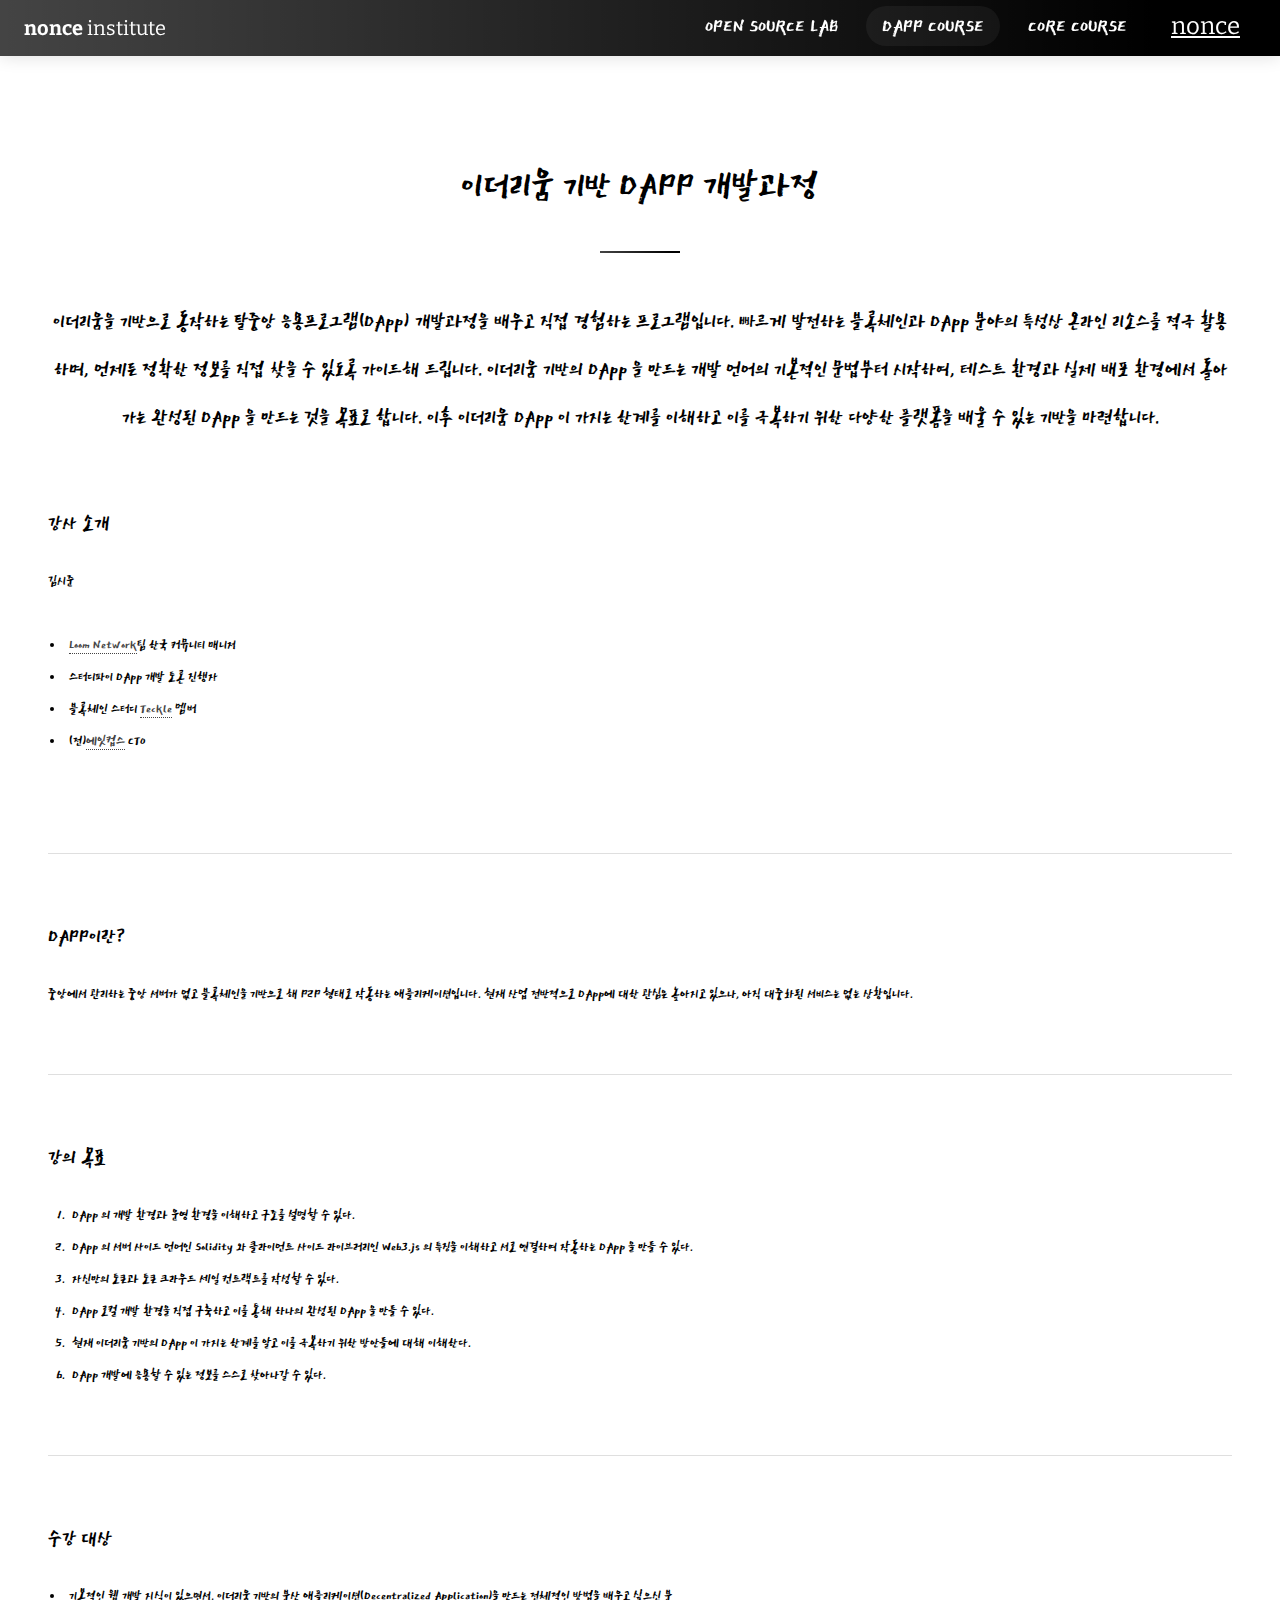
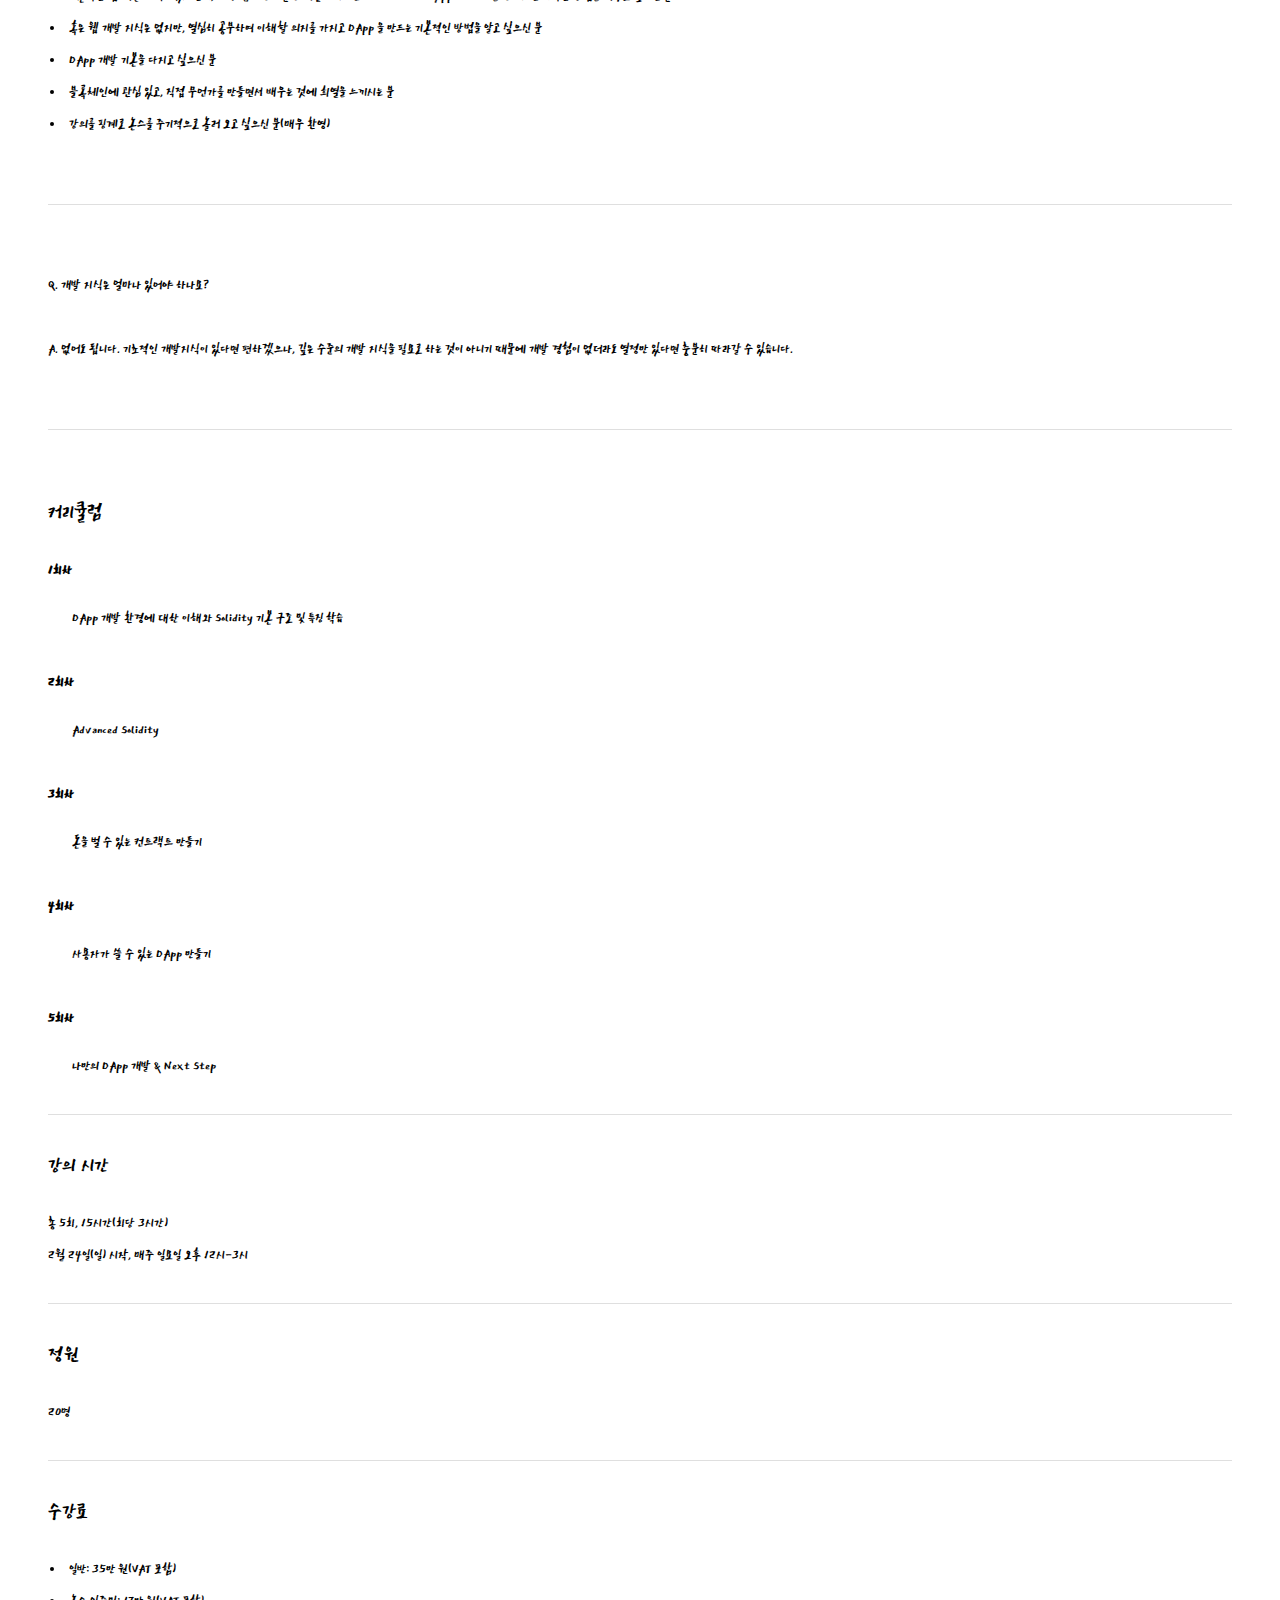
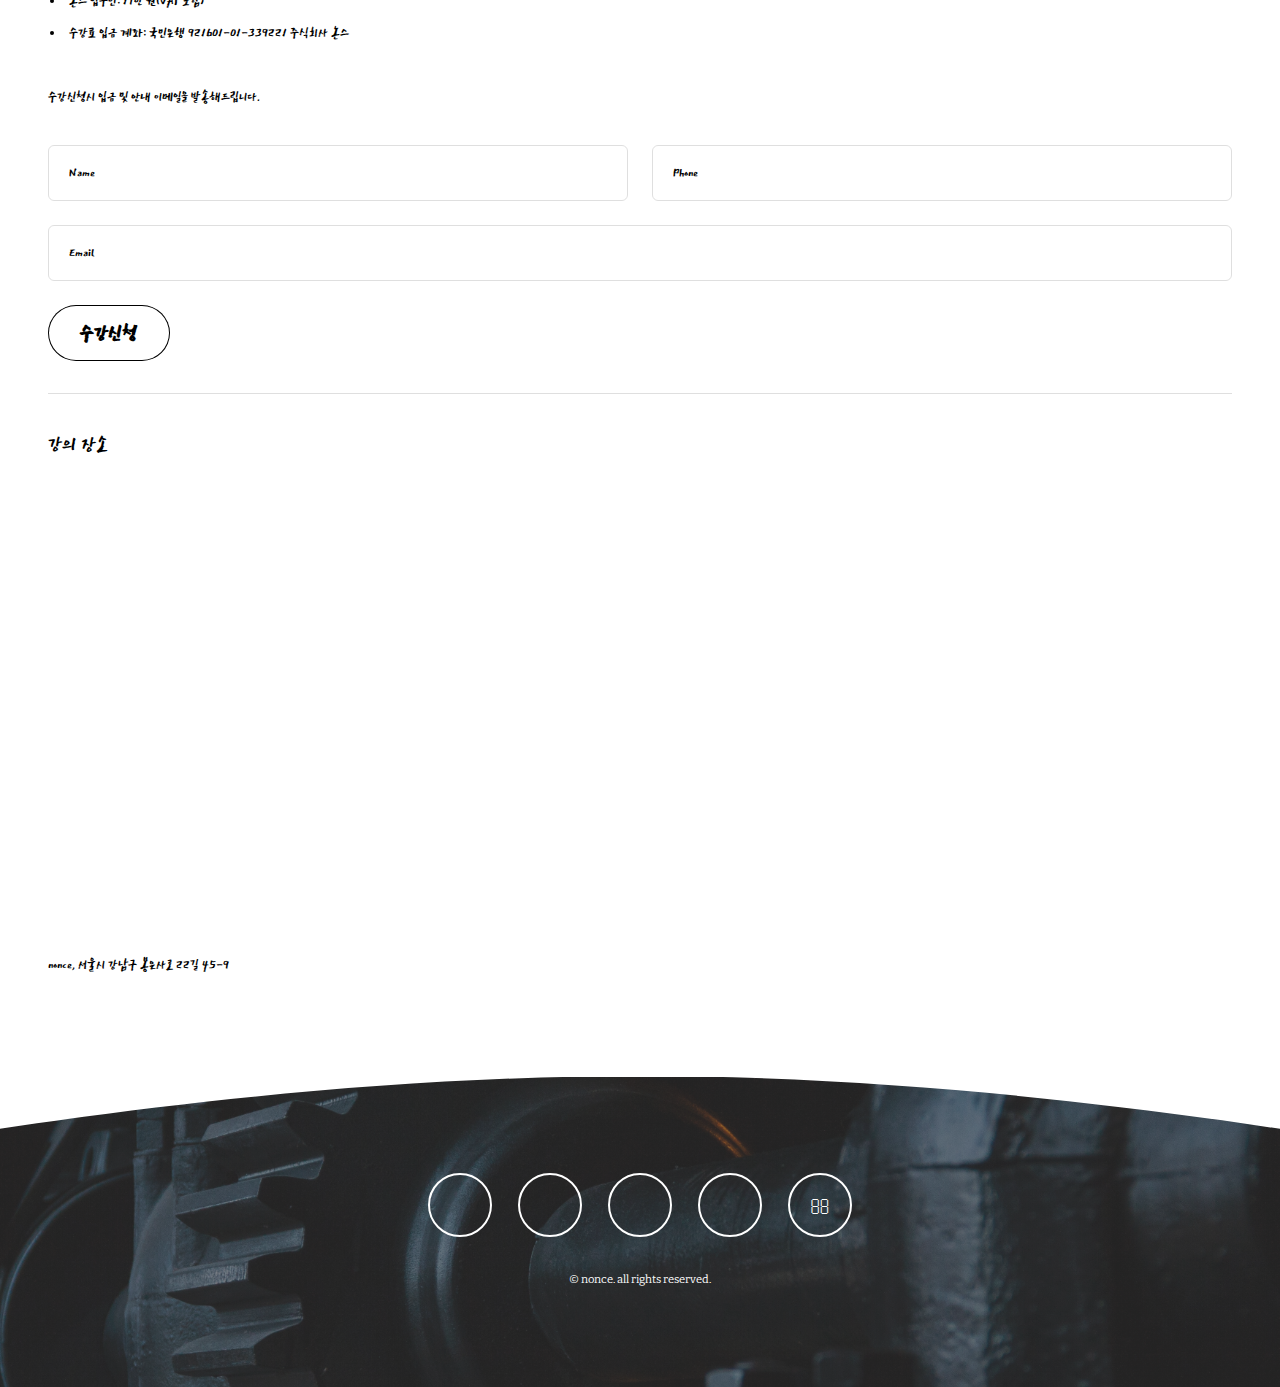
==== commit bf688f09: "Add registration form" ====
--- a/courses-ethereum-dapp.html
+++ b/courses-ethereum-dapp.html
@@ -9,23 +9,23 @@
     <!-- Global site tag (gtag.js) - Google Analytics -->
     <script async src="https://www.googletagmanager.com/gtag/js?id=UA-131361267-2"></script>
     <script>
-      window.dataLayer = window.dataLayer || []
-
-      function gtag () {
-        dataLayer.push(arguments)
+      window.dataLayer = window.dataLayer || [];
+
+      function gtag() {
+        dataLayer.push(arguments);
       }
 
-      gtag('js', new Date())
-      gtag('config', 'UA-131361267-2')
+      gtag("js", new Date());
+      gtag("config", "UA-131361267-2");
     </script>
     <title>nonce institute 이더리움 DApp 개발 기초</title>
-    <meta charset="utf-8"/>
-    <meta name="viewport" content="width=device-width, initial-scale=1, user-scalable=no"/>
-    <meta name="description" content="Loom Network팀 김시준님이 강의하는 이더리움 DApp 개발 기초과정"/>
-    <meta name="keywords" content="DApp 탈중앙앱 기초 개발 교육 과정 경험"/>
+    <meta charset="utf-8" />
+    <meta name="viewport" content="width=device-width, initial-scale=1, user-scalable=no" />
+    <meta name="description" content="Loom Network팀 김시준님이 강의하는 이더리움 DApp 개발 기초과정" />
+    <meta name="keywords" content="DApp 탈중앙앱 기초 개발 교육 과정 경험" />
     <meta property="og:image" content="images/nonce-institute.png" />
-    <link rel="shortcut icon" href="images/favicon.png"/>
-    <link rel="stylesheet" href="assets/css/main.css"/>
+    <link rel="shortcut icon" href="images/favicon.png" />
+    <link rel="stylesheet" href="assets/css/main.css" />
   </head>
   <body class="is-preload">
     <!-- Wrapper -->
@@ -57,12 +57,10 @@
             <h1>이더리움 기반 DApp 개발과정</h1>
             <p>
               이더리움을 기반으로 동작하는 탈중앙 응용프로그램(DApp) 개발과정을 배우고 직접 경험하는 프로그램입니다.
-              빠르게 발전하는 블록체인과 DApp 분야의 특성상 온라인 리소스를 적극 활용하며, 언제든 정확한
-              정보를 직접 찾을 수 있도록 가이드해 드립니다.
-              이더리움 기반의 DApp 을 만드는 개발 언어의 기본적인 문법부터 시작하여, 테스트 환경과 실제
-              배포 환경에서 돌아가는 완성된 DApp 을 만드는 것을 목표로 합니다.
-              이후 이더리움 DApp 이 가지는 한계를 이해하고 이를 극복하기 위한 다양한 플랫폼을 배울 수 있는
-              기반을 마련합니다.
+              빠르게 발전하는 블록체인과 DApp 분야의 특성상 온라인 리소스를 적극 활용하며, 언제든 정확한 정보를 직접
+              찾을 수 있도록 가이드해 드립니다. 이더리움 기반의 DApp 을 만드는 개발 언어의 기본적인 문법부터 시작하여,
+              테스트 환경과 실제 배포 환경에서 돌아가는 완성된 DApp 을 만드는 것을 목표로 합니다. 이후 이더리움 DApp 이
+              가지는 한계를 이해하고 이를 극복하기 위한 다양한 플랫폼을 배울 수 있는 기반을 마련합니다.
             </p>
           </header>
           <div style="overflow: hidden">
@@ -79,51 +77,49 @@
             </ul>
           </div>
 
-          <hr class="major"/>
+          <hr class="major" />
           <h3>DApp이란?</h3>
           <p>
-            중앙에서 관리하는 중앙 서버가 없고 블록체인을 기반으로 해 P2P 형태로 작동하는 애플리케이션입니다.
-            현재 산업 전반적으로 DApp에 대한 관심은 높아지고 있으나, 아직 대중화된 서비스는 없는 상황입니다.
-          </p>
-          <hr class="major"/>
+            중앙에서 관리하는 중앙 서버가 없고 블록체인을 기반으로 해 P2P 형태로 작동하는 애플리케이션입니다. 현재 산업
+            전반적으로 DApp에 대한 관심은 높아지고 있으나, 아직 대중화된 서비스는 없는 상황입니다.
+          </p>
+          <hr class="major" />
           <h3>강의 목표</h3>
           <ol>
             <li>DApp 의 개발 환경과 운영 환경을 이해하고 구조를 설명할 수 있다.</li>
-            <li>DApp 의 서버 사이드 언어인 Solidity 와 클라이언트 사이드 라이브러리인 Web3.js 의
-              특징을 이해하고 서로 연결하여 작동하는 DApp 을 만들 수 있다.
+            <li>
+              DApp 의 서버 사이드 언어인 Solidity 와 클라이언트 사이드 라이브러리인 Web3.js 의 특징을 이해하고 서로
+              연결하여 작동하는 DApp 을 만들 수 있다.
             </li>
             <li>자신만의 토큰과 토큰 크라우드 세일 컨트랙트를 작성할 수 있다.</li>
-            <li>DApp 로컬 개발 환경을 직접 구축하고 이를 통해 하나의 완성된 DApp 을 만들 수
-              있다.
-            </li>
-            <li>현재 이더리움 기반의 DApp 이 가지는 한계를 알고 이를 극복하기 위한 방안들에
-              대해 이해한다.
-            </li>
+            <li>DApp 로컬 개발 환경을 직접 구축하고 이를 통해 하나의 완성된 DApp 을 만들 수 있다.</li>
+            <li>현재 이더리움 기반의 DApp 이 가지는 한계를 알고 이를 극복하기 위한 방안들에 대해 이해한다.</li>
             <li>DApp 개발에 응용할 수 있는 정보를 스스로 찾아나갈 수 있다.</li>
           </ol>
-          <hr class="major"/>
+          <hr class="major" />
           <h3>수강 대상</h3>
           <ul>
-            <li>기본적인 웹 개발 지식이 있으면서, 이더리움 기반의 분산
-              애플리케이션(Decentralized Application)을 만드는 전체적인 방법을 배우고 싶으신 분
-            </li>
-            <li>
-              혹은 웹 개발 지식은 없지만, 열심히 공부하여 이해할 의지를 가지고 DApp 을 만드는
-              기본적인 방법을 알고 싶으신 분
+            <li>
+              기본적인 웹 개발 지식이 있으면서, 이더리움 기반의 분산 애플리케이션(Decentralized Application)을 만드는
+              전체적인 방법을 배우고 싶으신 분
+            </li>
+            <li>
+              혹은 웹 개발 지식은 없지만, 열심히 공부하여 이해할 의지를 가지고 DApp 을 만드는 기본적인 방법을 알고
+              싶으신 분
             </li>
             <li>DApp 개발 기본을 다지고 싶으신 분</li>
             <li>블록체인에 관심 있고, 직접 무언가를 만들면서 배우는 것에 희열을 느끼시는 분</li>
             <li>강의를 핑계로 논스를 주기적으로 놀러 오고 싶으신 분(매우 환영)</li>
           </ul>
-          <hr class="major"/>
+          <hr class="major" />
           <p>
             Q. 개발 지식은 얼마나 있어야 하나요?
           </p>
           <p>
-            A. 없어도 됩니다.
-            기초적인 개발지식이 있다면 편하겠으나, 깊은 수준의 개발 지식을 필요로 하는 것이 아니기 때문에 개발 경험이 없더라도 열정만 있다면 충분히 따라갈 수 있습니다.
-          </p>
-          <hr class="major"/>
+            A. 없어도 됩니다. 기초적인 개발지식이 있다면 편하겠으나, 깊은 수준의 개발 지식을 필요로 하는 것이 아니기
+            때문에 개발 경험이 없더라도 열정만 있다면 충분히 따라갈 수 있습니다.
+          </p>
+          <hr class="major" />
           <h3>커리큘럼</h3>
           <dl>
             <dt>1회차</dt>
@@ -137,30 +133,61 @@
             <dt>5회차</dt>
             <dd><p>나만의 DApp 개발 & Next Step</p></dd>
           </dl>
-          <hr/>
+          <hr />
           <h3>강의 시간</h3>
           <p>
-            총 5회, 15시간(회당 3시간)<br/>
+            총 5회, 15시간(회당 3시간)<br />
             2월 24일(일) 시작, 매주 일요일 오후 12시-3시
           </p>
-          <hr/>
+          <hr />
           <h3>정원</h3>
-          <p> 20명</p>
-          <hr/>
+          <p>20명</p>
+          <hr />
           <h3>수강료</h3>
           <ul>
             <li>일반: 35만 원(VAT 포함)</li>
             <li>논스 입주민: 17만 원(VAT 포함)</li>
             <li>수강료 입금 계좌: 국민은행 921601-01-339221 주식회사 논스</li>
           </ul>
-          <hr/>
+          <p>
+            수강신청시 입금 및 안내 이메일을 발송해드립니다.
+          </p>
+          <form method="post" action="https://formspree.io/courses@nonce.community" class="alt">
+            <div class="row gtr-uniform">
+              <div class="col-6 col-12-xsmall">
+                <input class="calm" type="text" name="demo-name" id="name" placeholder="Name" />
+              </div>
+              <div class="col-6 col-12-xsmall">
+                <input class="calm" type="tel" name="Phone" id="phone" placeholder="Phone" />
+              </div>
+              <div class="col-12">
+                <input class="calm" type="email" name="E-mail" id="email" placeholder="Email" />
+              </div>
+              <input
+                type="hidden"
+                name="courseId"
+                id="courseId"
+                value="Ethereum DApp Basic Development Course by Sijun #1"
+                placeholder="Email"
+              />
+              <!-- Break -->
+              <div class="col-12">
+                <ul class="actions">
+                  <li><input class="calm" type="submit" value="수강신청" /></li>
+                </ul>
+              </div>
+            </div>
+          </form>
+          <hr />
           <h3>강의 장소</h3>
-          <iframe src="https://www.google.com/maps/embed?pb=!1m18!1m12!1m3!1d15951.833000290517!2d127.01677935516149!3d37.502668438316036!2m3!1f0!2f0!3f0!3m2!1i1024!2i768!4f13.1!3m3!1m2!1s0x357ca3fd20ba0327%3A0xf98a42db89682d!2z64W87IqkKE5vbmNlKSAx7Zi47KCQ!5e0!3m2!1sko!2skr!4v1548838751418"
-                  width="100%"
-                  height="450"
-                  frameborder="0"
-                  style="border:0"
-                  allowfullscreen>
+          <iframe
+            src="https://www.google.com/maps/embed?pb=!1m18!1m12!1m3!1d15951.833000290517!2d127.01677935516149!3d37.502668438316036!2m3!1f0!2f0!3f0!3m2!1i1024!2i768!4f13.1!3m3!1m2!1s0x357ca3fd20ba0327%3A0xf98a42db89682d!2z64W87IqkKE5vbmNlKSAx7Zi47KCQ!5e0!3m2!1sko!2skr!4v1548838751418"
+            width="100%"
+            height="450"
+            frameborder="0"
+            style="border:0"
+            allowfullscreen
+          >
           </iframe>
           <p>nonce, 서울시 강남구 봉은사로 22길 45-9</p>
         </div>
@@ -170,7 +197,9 @@
       <section id="footer" class="nonce">
         <ul class="icons">
           <li>
-            <a href="https://twitter.com/nonce_community" class="icon alt fa-twitter"><span class="label">Twitter</span></a>
+            <a href="https://twitter.com/nonce_community" class="icon alt fa-twitter"
+              ><span class="label">Twitter</span></a
+            >
           </li>
           <li>
             <a href="https://www.facebook.com/nonce.community" class="icon alt fa-facebook">
